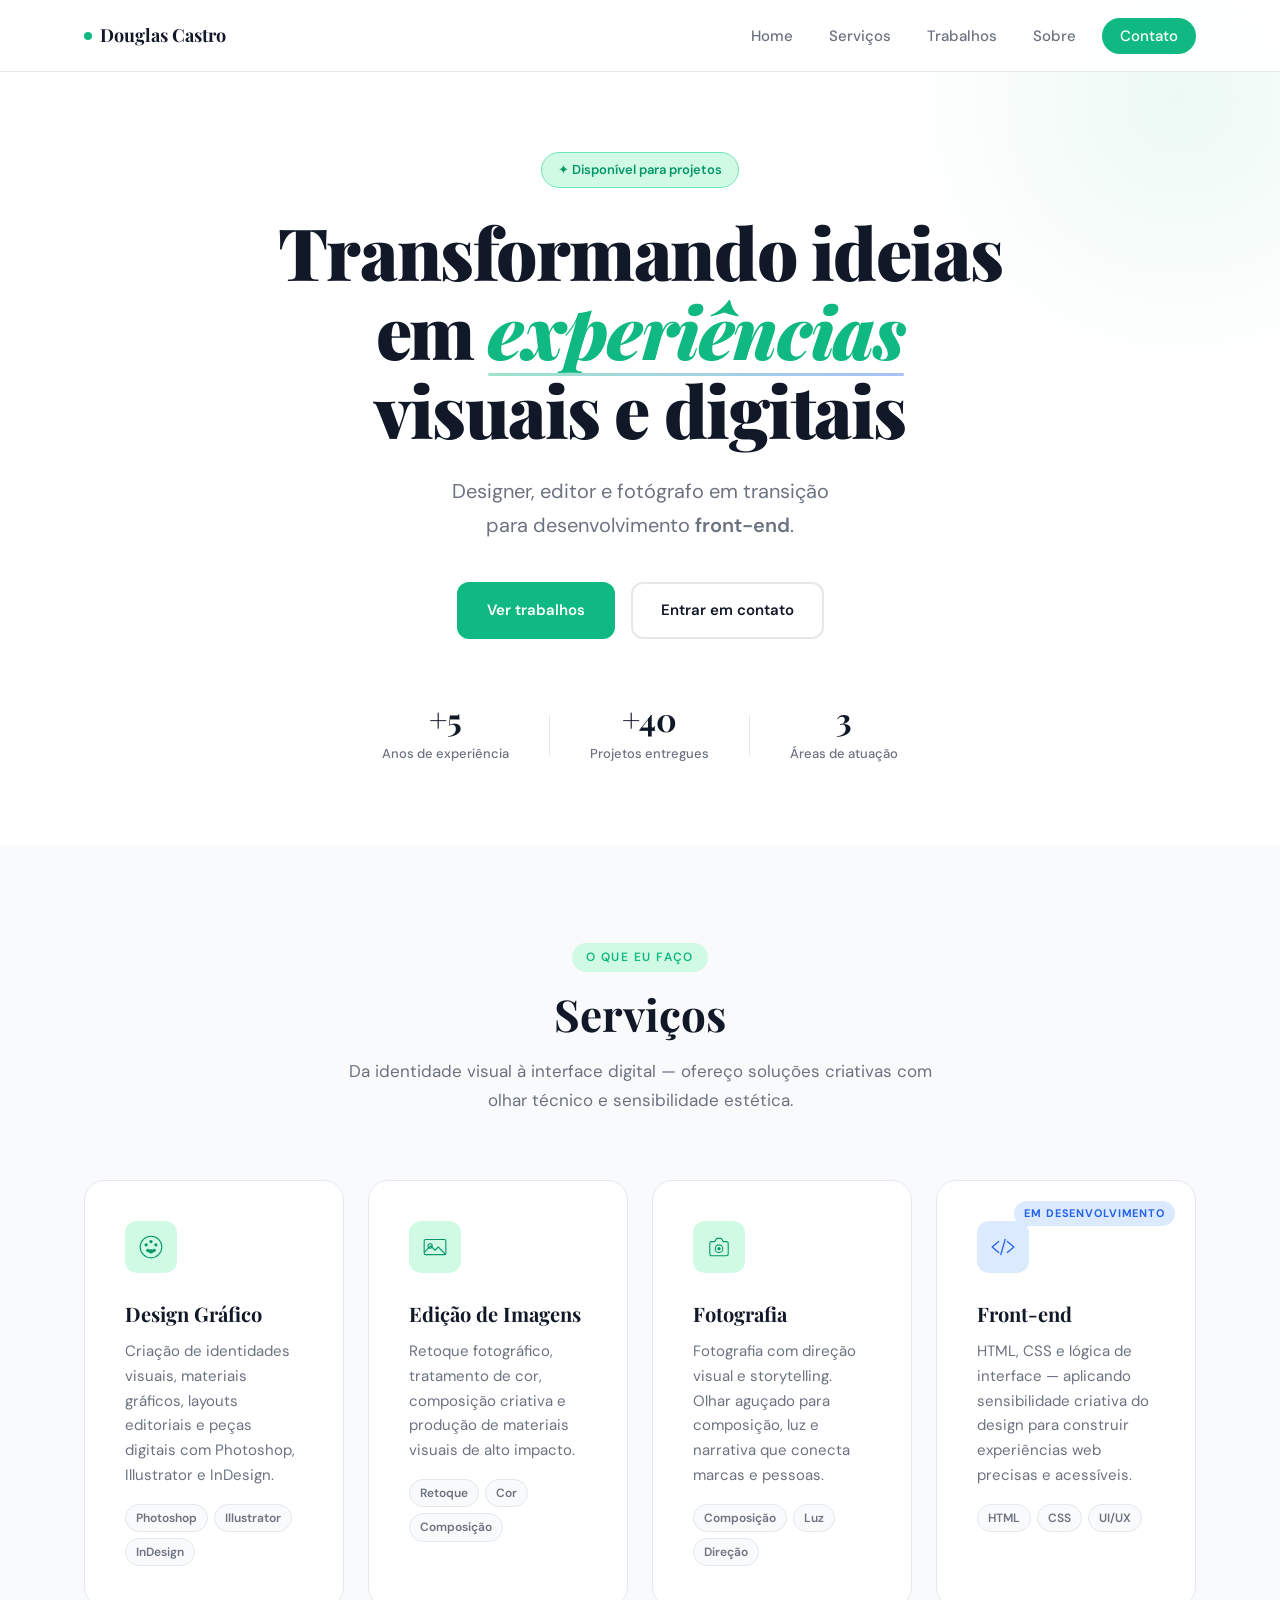
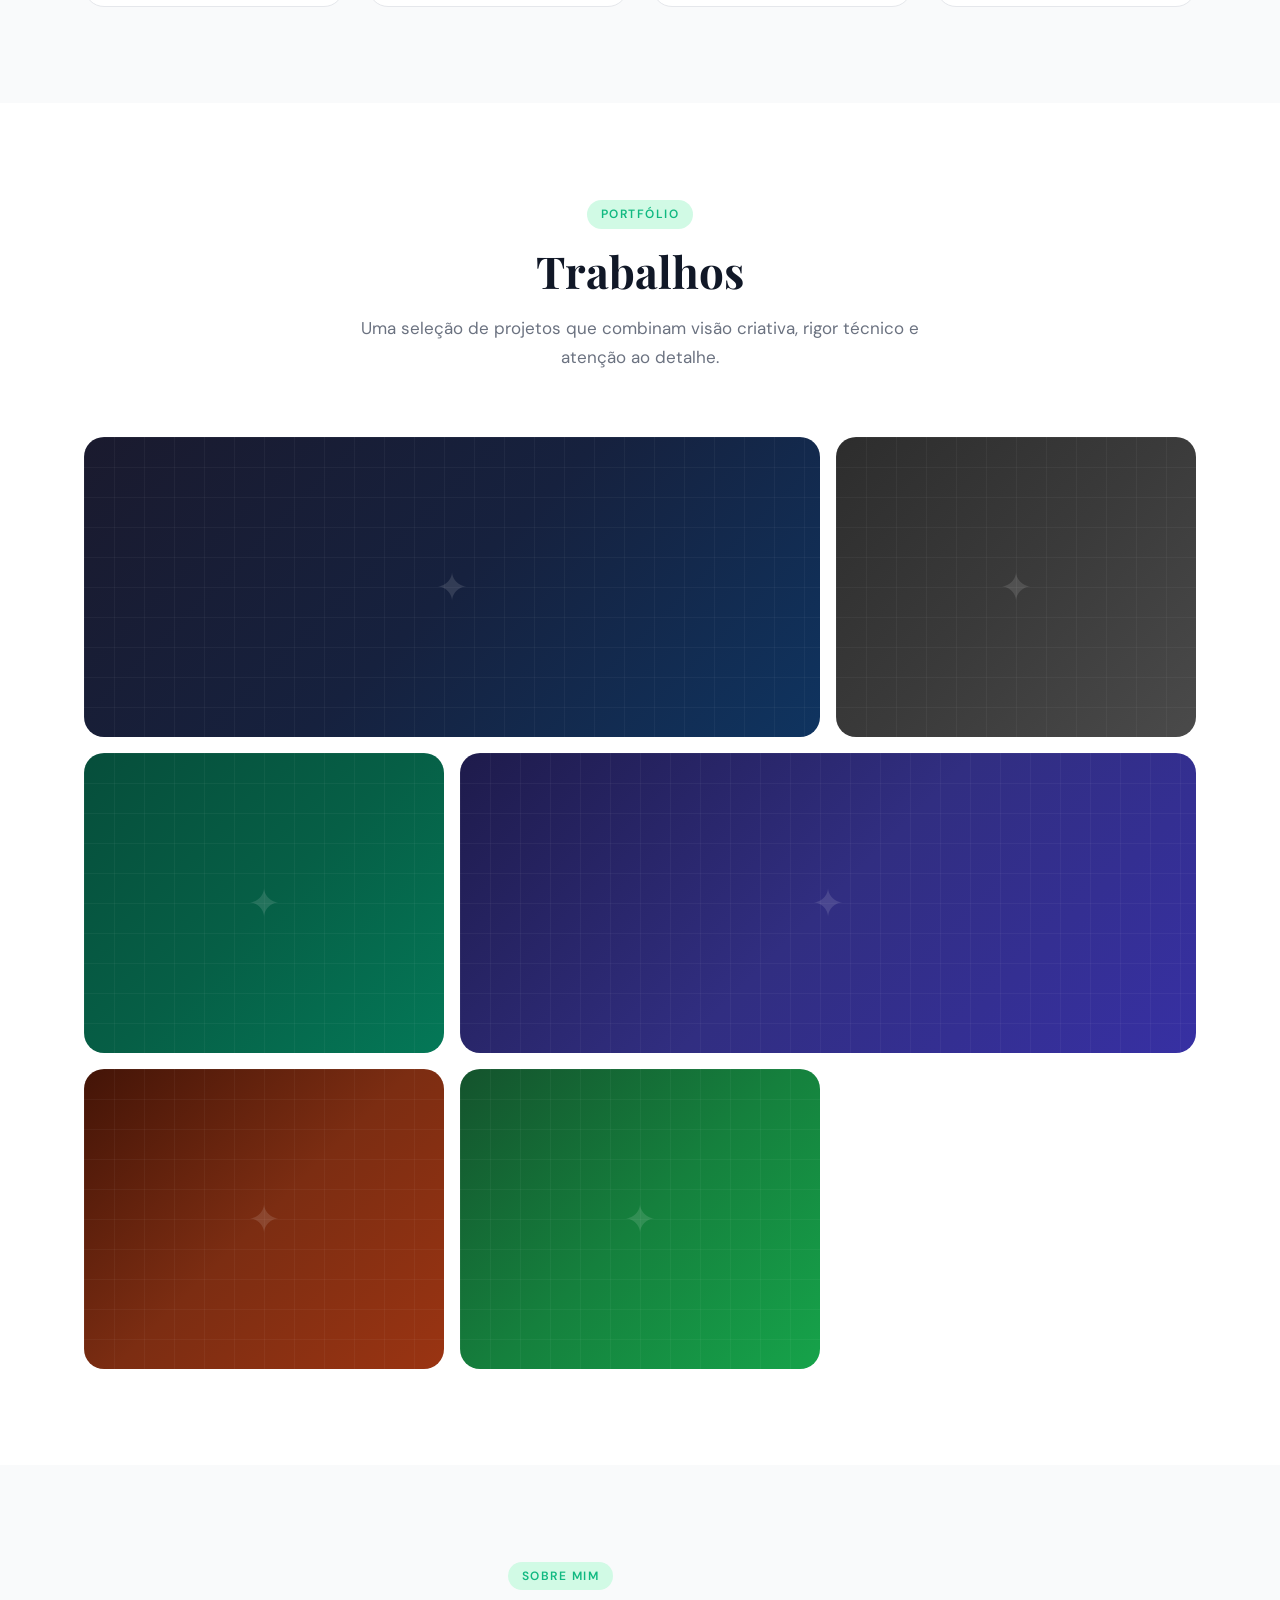
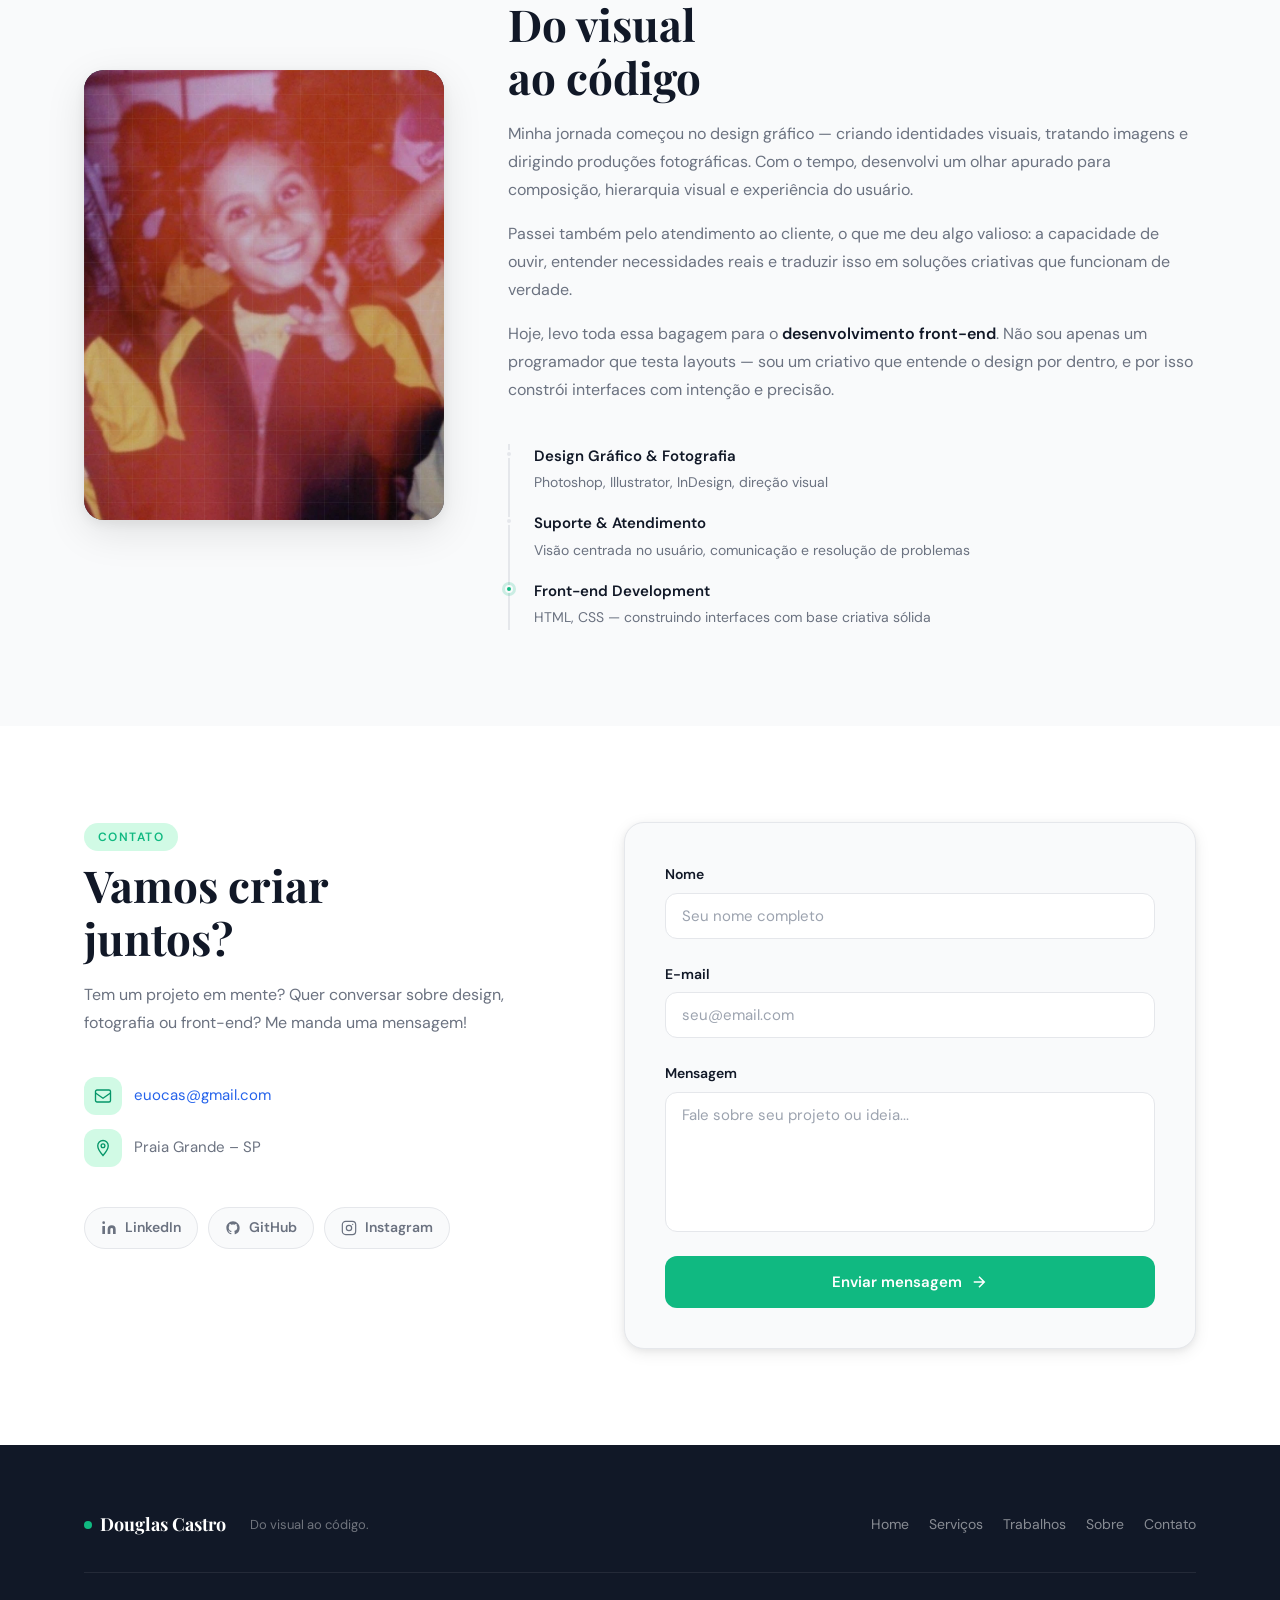
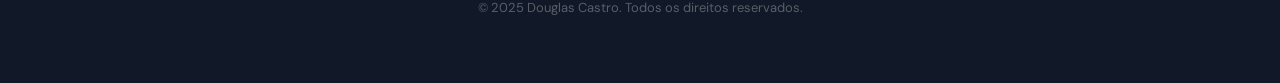
==== index.html @ 63930038 "firt commit" ====
<!doctype html>
<html lang="pt-BR">
  <head>
    <meta charset="UTF-8" />
    <meta name="viewport" content="width=device-width, initial-scale=1.0" />
    <title>Douglas Castro — Design & Front-end</title>
    <link rel="stylesheet" href="styles.css" />
    <!-- Google Fonts: Playfair Display (display) + DM Sans (corpo) -->
    <link rel="preconnect" href="https://fonts.googleapis.com" />
    <link rel="preconnect" href="https://fonts.gstatic.com" crossorigin />
    <link
      href="https://fonts.googleapis.com/css2?family=Playfair+Display:wght@400;700;900&family=DM+Sans:wght@300;400;500;600&display=swap"
      rel="stylesheet"
    />
  </head>
  <body>
    <!-- ===========================
       HEADER — navegação fixa
  ============================ -->
    <header class="header" id="home">
      <div class="container header__inner">
        <!-- Logo / Nome -->
        <a href="#home" class="header__logo">
          <span class="logo-dot"></span>Douglas Castro
        </a>

        <!-- Checkbox hack para menu mobile -->
        <input type="checkbox" id="nav-toggle" class="nav-toggle" />
        <label for="nav-toggle" class="nav-burger" aria-label="Menu">
          <span></span><span></span><span></span>
        </label>

        <!-- Navegação principal -->
        <nav class="nav" aria-label="Navegação principal">
          <ul class="nav__list">
            <li><a href="#home" class="nav__link">Home</a></li>
            <li><a href="#servicos" class="nav__link">Serviços</a></li>
            <li><a href="#trabalhos" class="nav__link">Trabalhos</a></li>
            <li><a href="#sobre" class="nav__link">Sobre</a></li>
            <li>
              <a href="#contato" class="nav__link nav__link--cta">Contato</a>
            </li>
          </ul>
        </nav>
      </div>
    </header>

    <!-- ===========================
       HERO — seção principal
  ============================ -->
    <section class="hero" aria-label="Apresentação">
      <div class="container hero__inner">
        <!-- Badge flutuante -->
        <span class="hero__badge">✦ Disponível para projetos</span>

        <h1 class="hero__title">
          Transformando ideias<br />
          em <em>experiências</em><br />
          visuais e digitais
        </h1>

        <p class="hero__subtitle">
          Designer, editor e fotógrafo em transição<br class="break-md" />
          para desenvolvimento <strong>front-end</strong>.
        </p>

        <div class="hero__actions">
          <a href="#trabalhos" class="btn btn--primary">Ver trabalhos</a>
          <a href="#contato" class="btn btn--ghost">Entrar em contato</a>
        </div>

        <!-- Linha decorativa + estatísticas rápidas -->
        <div class="hero__stats">
          <div class="stat">
            <span class="stat__number">+5</span>
            <span class="stat__label">Anos de experiência</span>
          </div>
          <div class="stat__divider"></div>
          <div class="stat">
            <span class="stat__number">+40</span>
            <span class="stat__label">Projetos entregues</span>
          </div>
          <div class="stat__divider"></div>
          <div class="stat">
            <span class="stat__number">3</span>
            <span class="stat__label">Áreas de atuação</span>
          </div>
        </div>
      </div>

      <!-- Elemento decorativo de fundo -->
      <div class="hero__bg-circle" aria-hidden="true"></div>
      <div class="hero__bg-dot-grid" aria-hidden="true"></div>
    </section>

    <!-- ===========================
       SERVIÇOS
  ============================ -->
    <section
      class="section services"
      id="servicos"
      aria-labelledby="services-title"
    >
      <div class="container">
        <header class="section__header">
          <span class="section__tag">O que eu faço</span>
          <h2 class="section__title" id="services-title">Serviços</h2>
          <p class="section__subtitle">
            Da identidade visual à interface digital — ofereço soluções
            criativas com olhar técnico e sensibilidade estética.
          </p>
        </header>

        <div class="services__grid">
          <!-- Card 1 -->
          <article class="card card--service">
            <div class="card__icon">
              <!-- SVG: paleta -->
              <svg
                viewBox="0 0 48 48"
                fill="none"
                xmlns="http://www.w3.org/2000/svg"
                aria-hidden="true"
              >
                <circle
                  cx="24"
                  cy="24"
                  r="20"
                  stroke="currentColor"
                  stroke-width="2"
                />
                <circle cx="15" cy="20" r="3" fill="currentColor" />
                <circle cx="24" cy="14" r="3" fill="currentColor" />
                <circle cx="33" cy="20" r="3" fill="currentColor" />
                <circle cx="30" cy="30" r="3" fill="currentColor" />
                <circle cx="18" cy="30" r="3" fill="currentColor" />
                <path
                  d="M24 36c3 0 5-1.5 5-4s-2-4-5-4-5 1.5-5 4 2 4 5 4z"
                  fill="currentColor"
                />
              </svg>
            </div>
            <h3 class="card__title">Design Gráfico</h3>
            <p class="card__desc">
              Criação de identidades visuais, materiais gráficos, layouts
              editoriais e peças digitais com Photoshop, Illustrator e InDesign.
            </p>
            <ul class="card__tags">
              <li>Photoshop</li>
              <li>Illustrator</li>
              <li>InDesign</li>
            </ul>
          </article>

          <!-- Card 2 -->
          <article class="card card--service">
            <div class="card__icon">
              <!-- SVG: imagem -->
              <svg
                viewBox="0 0 48 48"
                fill="none"
                xmlns="http://www.w3.org/2000/svg"
                aria-hidden="true"
              >
                <rect
                  x="4"
                  y="10"
                  width="40"
                  height="28"
                  rx="3"
                  stroke="currentColor"
                  stroke-width="2"
                />
                <circle
                  cx="15"
                  cy="22"
                  r="4"
                  stroke="currentColor"
                  stroke-width="2"
                />
                <path
                  d="M4 34l12-12 8 8 6-6 14 14"
                  stroke="currentColor"
                  stroke-width="2"
                  stroke-linejoin="round"
                />
              </svg>
            </div>
            <h3 class="card__title">Edição de Imagens</h3>
            <p class="card__desc">
              Retoque fotográfico, tratamento de cor, composição criativa e
              produção de materiais visuais de alto impacto.
            </p>
            <ul class="card__tags">
              <li>Retoque</li>
              <li>Cor</li>
              <li>Composição</li>
            </ul>
          </article>

          <!-- Card 3 -->
          <article class="card card--service">
            <div class="card__icon">
              <!-- SVG: câmera -->
              <svg
                viewBox="0 0 48 48"
                fill="none"
                xmlns="http://www.w3.org/2000/svg"
                aria-hidden="true"
              >
                <path
                  d="M16 14l4-6h8l4 6h6a3 3 0 013 3v20a3 3 0 01-3 3H10a3 3 0 01-3-3V17a3 3 0 013-3h6z"
                  stroke="currentColor"
                  stroke-width="2"
                  stroke-linejoin="round"
                />
                <circle
                  cx="24"
                  cy="27"
                  r="7"
                  stroke="currentColor"
                  stroke-width="2"
                />
                <circle cx="24" cy="27" r="3" fill="currentColor" />
              </svg>
            </div>
            <h3 class="card__title">Fotografia</h3>
            <p class="card__desc">
              Fotografia com direção visual e storytelling. Olhar aguçado para
              composição, luz e narrativa que conecta marcas e pessoas.
            </p>
            <ul class="card__tags">
              <li>Composição</li>
              <li>Luz</li>
              <li>Direção</li>
            </ul>
          </article>

          <!-- Card 4 -->
          <article class="card card--service card--new">
            <div class="card__badge">Em desenvolvimento</div>
            <div class="card__icon">
              <!-- SVG: código -->
              <svg
                viewBox="0 0 48 48"
                fill="none"
                xmlns="http://www.w3.org/2000/svg"
                aria-hidden="true"
              >
                <polyline
                  points="16,14 4,24 16,34"
                  stroke="currentColor"
                  stroke-width="2.5"
                  stroke-linecap="round"
                  stroke-linejoin="round"
                />
                <polyline
                  points="32,14 44,24 32,34"
                  stroke="currentColor"
                  stroke-width="2.5"
                  stroke-linecap="round"
                  stroke-linejoin="round"
                />
                <line
                  x1="28"
                  y1="10"
                  x2="20"
                  y2="38"
                  stroke="currentColor"
                  stroke-width="2.5"
                  stroke-linecap="round"
                />
              </svg>
            </div>
            <h3 class="card__title">Front-end</h3>
            <p class="card__desc">
              HTML, CSS e lógica de interface — aplicando sensibilidade criativa
              do design para construir experiências web precisas e acessíveis.
            </p>
            <ul class="card__tags">
              <li>HTML</li>
              <li>CSS</li>
              <li>UI/UX</li>
            </ul>
          </article>
        </div>
      </div>
    </section>

    <!-- ===========================
       TRABALHOS — portfólio
  ============================ -->
    <section
      class="section portfolio"
      id="trabalhos"
      aria-labelledby="portfolio-title"
    >
      <div class="container">
        <header class="section__header">
          <span class="section__tag">Portfólio</span>
          <h2 class="section__title" id="portfolio-title">Trabalhos</h2>
          <p class="section__subtitle">
            Uma seleção de projetos que combinam visão criativa, rigor técnico e
            atenção ao detalhe.
          </p>
        </header>

        <div class="portfolio__grid">
          <!-- Projeto 1 -->
          <a
            href="projeto-identidade-brand-x.html"
            class="portfolio-item"
            aria-label="Ver projeto: Identidade Visual Brand X"
          >
            <div class="portfolio-item__img portfolio-item__img--1">
              <div class="portfolio-item__overlay">
                <span class="portfolio-item__cat">Design</span>
                <h3 class="portfolio-item__name">Identidade Visual Brand X</h3>
                <p class="portfolio-item__desc">
                  Criação completa de marca — logo, paleta, tipografia e manual.
                </p>
              </div>
            </div>
          </a>

          <!-- Projeto 2 -->
          <a
            href="projeto-ensaio-urbano.html"
            class="portfolio-item"
            aria-label="Ver projeto: Ensaio Urbano"
          >
            <div class="portfolio-item__img portfolio-item__img--2">
              <div class="portfolio-item__overlay">
                <span class="portfolio-item__cat">Foto</span>
                <h3 class="portfolio-item__name">Ensaio Urbano</h3>
                <p class="portfolio-item__desc">
                  Série fotográfica explorando arquitetura e luz natural da
                  cidade.
                </p>
              </div>
            </div>
          </a>

          <!-- Projeto 3 -->
          <a
            href="projeto-campanha-digital.html"
            class="portfolio-item"
            aria-label="Ver projeto: Campanha Digital"
          >
            <div class="portfolio-item__img portfolio-item__img--3">
              <div class="portfolio-item__overlay">
                <span class="portfolio-item__cat">Digital</span>
                <h3 class="portfolio-item__name">Campanha Digital</h3>
                <p class="portfolio-item__desc">
                  Peças para redes sociais, banners e materiais de e-mail
                  marketing.
                </p>
              </div>
            </div>
          </a>

          <!-- Projeto 4 -->
          <a
            href="projeto-editorial-magazine.html"
            class="portfolio-item"
            aria-label="Ver projeto: Editorial Magazine"
          >
            <div class="portfolio-item__img portfolio-item__img--4">
              <div class="portfolio-item__overlay">
                <span class="portfolio-item__cat">Design</span>
                <h3 class="portfolio-item__name">Editorial Magazine</h3>
                <p class="portfolio-item__desc">
                  Diagramação completa de revista com grid editorial refinado.
                </p>
              </div>
            </div>
          </a>

          <!-- Projeto 5 -->
          <a
            href="projeto-retratos-luz.html"
            class="portfolio-item"
            aria-label="Ver projeto: Retratos & Luz"
          >
            <div class="portfolio-item__img portfolio-item__img--5">
              <div class="portfolio-item__overlay">
                <span class="portfolio-item__cat">Foto</span>
                <h3 class="portfolio-item__name">Retratos & Luz</h3>
                <p class="portfolio-item__desc">
                  Direção fotográfica de retratos com iluminação dramática e
                  composição.
                </p>
              </div>
            </div>
          </a>

          <!-- Projeto 6 -->
          <a
            href="projeto-landing-page.html"
            class="portfolio-item"
            aria-label="Ver projeto: Landing Page Conceito"
          >
            <div class="portfolio-item__img portfolio-item__img--6">
              <div class="portfolio-item__overlay">
                <span class="portfolio-item__cat">Front-end</span>
                <h3 class="portfolio-item__name">Landing Page Conceito</h3>
                <p class="portfolio-item__desc">
                  Primeiro projeto front-end — HTML, CSS e layout responsivo.
                </p>
              </div>
            </div>
          </a>
        </div>
      </div>
    </section>

    <!-- ===========================
       SOBRE
  ============================ -->
    <section class="section about" id="sobre" aria-labelledby="about-title">
      <div class="container about__inner">
        <!-- Visual lateral -->
        <div class="about__visual" aria-hidden="true">
          <div class="about__photo-frame">
            <img
              src="./img/kidcas.jpg"
              alt="Foto de Douglas Castro"
              class="about__photo"
            />
          </div>
          <div class="about__accent-line"></div>
        </div>

        <!-- Conteúdo textual -->
        <div class="about__content">
          <span class="section__tag">Sobre mim</span>
          <h2 class="section__title" id="about-title">
            Do visual<br />ao código
          </h2>

          <p class="about__text">
            Minha jornada começou no design gráfico — criando identidades
            visuais, tratando imagens e dirigindo produções fotográficas. Com o
            tempo, desenvolvi um olhar apurado para composição, hierarquia
            visual e experiência do usuário.
          </p>
          <p class="about__text">
            Passei também pelo atendimento ao cliente, o que me deu algo
            valioso: a capacidade de ouvir, entender necessidades reais e
            traduzir isso em soluções criativas que funcionam de verdade.
          </p>
          <p class="about__text">
            Hoje, levo toda essa bagagem para o
            <strong>desenvolvimento front-end</strong>. Não sou apenas um
            programador que testa layouts — sou um criativo que entende o design
            por dentro, e por isso constrói interfaces com intenção e precisão.
          </p>

          <!-- Linha do tempo simplificada -->
          <div class="timeline">
            <div class="timeline__item">
              <span class="timeline__dot"></span>
              <div>
                <strong>Design Gráfico & Fotografia</strong>
                <p>Photoshop, Illustrator, InDesign, direção visual</p>
              </div>
            </div>
            <div class="timeline__item">
              <span class="timeline__dot"></span>
              <div>
                <strong>Suporte & Atendimento</strong>
                <p>
                  Visão centrada no usuário, comunicação e resolução de
                  problemas
                </p>
              </div>
            </div>
            <div class="timeline__item timeline__item--active">
              <span class="timeline__dot timeline__dot--active"></span>
              <div>
                <strong>Front-end Development</strong>
                <p>
                  HTML, CSS — construindo interfaces com base criativa sólida
                </p>
              </div>
            </div>
          </div>
        </div>
      </div>
    </section>

    <!-- ===========================
       CONTATO
  ============================ -->
    <section
      class="section contact"
      id="contato"
      aria-labelledby="contact-title"
    >
      <div class="container contact__inner">
        <!-- Info lateral -->
        <div class="contact__info">
          <span class="section__tag">Contato</span>
          <h2 class="section__title" id="contact-title">
            Vamos criar<br />juntos?
          </h2>
          <p class="contact__text">
            Tem um projeto em mente? Quer conversar sobre design, fotografia ou
            front-end? Me manda uma mensagem!
          </p>

          <ul class="contact__details">
            <li class="contact__detail">
              <span class="contact__detail-icon" aria-hidden="true">
                <!-- email icon -->
                <svg
                  viewBox="0 0 24 24"
                  fill="none"
                  xmlns="http://www.w3.org/2000/svg"
                >
                  <rect
                    x="2"
                    y="4"
                    width="20"
                    height="16"
                    rx="2"
                    stroke="currentColor"
                    stroke-width="1.8"
                  />
                  <path
                    d="M2 8l10 7 10-7"
                    stroke="currentColor"
                    stroke-width="1.8"
                    stroke-linejoin="round"
                  />
                </svg>
              </span>
              <a href="mailto:euocas@gmail.com" class="contact__link"
                >euocas@gmail.com</a
              >
            </li>
            <li class="contact__detail">
              <span class="contact__detail-icon" aria-hidden="true">
                <!-- location icon -->
                <svg
                  viewBox="0 0 24 24"
                  fill="none"
                  xmlns="http://www.w3.org/2000/svg"
                >
                  <path
                    d="M12 2C8.13 2 5 5.13 5 9c0 5.25 7 13 7 13s7-7.75 7-13c0-3.87-3.13-7-7-7z"
                    stroke="currentColor"
                    stroke-width="1.8"
                  />
                  <circle
                    cx="12"
                    cy="9"
                    r="2.5"
                    stroke="currentColor"
                    stroke-width="1.8"
                  />
                </svg>
              </span>
              <span>Praia Grande – SP</span>
            </li>
          </ul>

          <!-- Redes sociais -->
          <div class="contact__socials">
            <a href="#" class="social-link" aria-label="LinkedIn">
              <svg
                viewBox="0 0 24 24"
                fill="currentColor"
                xmlns="http://www.w3.org/2000/svg"
                aria-hidden="true"
              >
                <path
                  d="M16 8a6 6 0 016 6v7h-4v-7a2 2 0 00-2-2 2 2 0 00-2 2v7h-4v-7a6 6 0 016-6zM2 9h4v12H2z"
                />
                <circle cx="4" cy="4" r="2" />
              </svg>
              LinkedIn
            </a>
            <a href="#" class="social-link" aria-label="GitHub">
              <svg
                viewBox="0 0 24 24"
                fill="currentColor"
                xmlns="http://www.w3.org/2000/svg"
                aria-hidden="true"
              >
                <path
                  d="M12 2C6.48 2 2 6.48 2 12c0 4.42 2.87 8.17 6.84 9.49.5.09.66-.22.66-.48v-1.69c-2.78.6-3.37-1.34-3.37-1.34-.45-1.16-1.11-1.47-1.11-1.47-.91-.62.07-.61.07-.61 1 .07 1.53 1.03 1.53 1.03.89 1.52 2.34 1.08 2.91.83.09-.65.35-1.08.63-1.33-2.22-.25-4.56-1.11-4.56-4.95 0-1.09.39-1.98 1.03-2.68-.1-.26-.45-1.27.1-2.64 0 0 .84-.27 2.75 1.02A9.56 9.56 0 0112 6.8c.85 0 1.71.11 2.51.33 1.91-1.29 2.75-1.02 2.75-1.02.55 1.37.2 2.38.1 2.64.64.7 1.03 1.59 1.03 2.68 0 3.85-2.34 4.7-4.57 4.95.36.31.68.92.68 1.85v2.74c0 .27.16.58.67.48A10.01 10.01 0 0022 12c0-5.52-4.48-10-10-10z"
                />
              </svg>
              GitHub
            </a>
            <a href="#" class="social-link" aria-label="Instagram">
              <svg
                viewBox="0 0 24 24"
                fill="none"
                stroke="currentColor"
                stroke-width="1.8"
                xmlns="http://www.w3.org/2000/svg"
                aria-hidden="true"
              >
                <rect x="2" y="2" width="20" height="20" rx="5" />
                <circle cx="12" cy="12" r="4" />
                <circle
                  cx="17.5"
                  cy="6.5"
                  r="1"
                  fill="currentColor"
                  stroke="none"
                />
              </svg>
              Instagram
            </a>
          </div>
        </div>

        <!-- Formulário -->
        <div class="contact__form-wrap">
          <form
            class="contact-form"
            action="#"
            method="post"
            aria-label="Formulário de contato"
          >
            <div class="form-group">
              <label for="nome" class="form-label">Nome</label>
              <input
                type="text"
                id="nome"
                name="nome"
                class="form-input"
                placeholder="Seu nome completo"
                required
              />
            </div>

            <div class="form-group">
              <label for="email" class="form-label">E-mail</label>
              <input
                type="email"
                id="email"
                name="email"
                class="form-input"
                placeholder="seu@email.com"
                required
              />
            </div>

            <div class="form-group">
              <label for="mensagem" class="form-label">Mensagem</label>
              <textarea
                id="mensagem"
                name="mensagem"
                class="form-textarea"
                placeholder="Fale sobre seu projeto ou ideia..."
                rows="5"
                required
              ></textarea>
            </div>

            <button type="submit" class="btn btn--primary btn--full">
              Enviar mensagem
              <svg
                viewBox="0 0 24 24"
                fill="none"
                stroke="currentColor"
                stroke-width="2"
                aria-hidden="true"
              >
                <path d="M5 12h14M12 5l7 7-7 7" />
              </svg>
            </button>
          </form>
        </div>
      </div>
    </section>

    <!-- ===========================
       FOOTER
  ============================ -->
    <footer class="footer">
      <div class="container footer__inner">
        <div class="footer__brand">
          <span class="logo-dot"></span>Douglas Castro
          <p class="footer__tagline">Do visual ao código.</p>
        </div>

        <nav class="footer__nav" aria-label="Rodapé">
          <a href="#home">Home</a>
          <a href="#servicos">Serviços</a>
          <a href="#trabalhos">Trabalhos</a>
          <a href="#sobre">Sobre</a>
          <a href="#contato">Contato</a>
        </nav>

        <p class="footer__copy">
          © 2025 Douglas Castro. Todos os direitos reservados.
        </p>
      </div>
    </footer>
  </body>
</html>
---- styles.css ----
/* ============================================================
   DOUGLAS CASTRO — PORTFÓLIO
   styles.css  |  Minimalista, moderno, criativo
   ============================================================ */


/* ============================================================
   1. VARIÁVEIS & RESET
   ============================================================ */

:root {
  /* Cores */
  --clr-white:    #FFFFFF;
  --clr-bg:       #F9FAFB;
  --clr-surface:  #FFFFFF;
  --clr-border:   #E5E7EB;
  --clr-text:     #374151;
  --clr-muted:    #6B7280;
  --clr-heading:  #111827;

  --clr-green:    #10B981;
  --clr-green-lt: #D1FAE5;
  --clr-green-dk: #059669;

  --clr-blue:     #2563EB;
  --clr-blue-lt:  #DBEAFE;
  --clr-blue-dk:  #1D4ED8;

  /* Tipografia */
  --font-display: 'Playfair Display', Georgia, serif;
  --font-body:    'DM Sans', system-ui, sans-serif;

  /* Espaçamentos */
  --space-xs:  0.5rem;
  --space-sm:  1rem;
  --space-md:  1.5rem;
  --space-lg:  2.5rem;
  --space-xl:  4rem;
  --space-2xl: 6rem;

  /* Bordas */
  --radius-sm: 6px;
  --radius-md: 12px;
  --radius-lg: 20px;
  --radius-full: 9999px;

  /* Sombras */
  --shadow-sm: 0 1px 3px rgba(0,0,0,.07), 0 1px 2px rgba(0,0,0,.05);
  --shadow-md: 0 4px 16px rgba(0,0,0,.08), 0 2px 6px rgba(0,0,0,.05);
  --shadow-lg: 0 12px 40px rgba(0,0,0,.10), 0 4px 12px rgba(0,0,0,.06);

  /* Transições */
  --transition: 0.25s cubic-bezier(0.4, 0, 0.2, 1);
  --transition-slow: 0.4s cubic-bezier(0.4, 0, 0.2, 1);

  /* Header */
  --header-h: 72px;
}

/* Reset */
*, *::before, *::after {
  box-sizing: border-box;
  margin: 0;
  padding: 0;
}

html {
  scroll-behavior: smooth;
  font-size: 16px;
  -webkit-text-size-adjust: 100%;
}

body {
  font-family: var(--font-body);
  font-size: 1rem;
  line-height: 1.7;
  color: var(--clr-text);
  background-color: var(--clr-bg);
  overflow-x: hidden;
}

img, svg { display: block; max-width: 100%; }
a { color: inherit; text-decoration: none; }
ul, ol { list-style: none; }
button, input, textarea { font-family: inherit; }
strong { font-weight: 600; }


/* ============================================================
   2. UTILITÁRIOS GLOBAIS
   ============================================================ */

.container {
  width: 100%;
  max-width: 1160px;
  margin-inline: auto;
  padding-inline: 1.5rem;
}

.section {
  padding-block: var(--space-2xl);
}

/* Cabeçalho de seção reutilizável */
.section__header {
  text-align: center;
  max-width: 600px;
  margin-inline: auto;
  margin-bottom: var(--space-xl);
}

.section__tag {
  display: inline-block;
  font-size: 0.75rem;
  font-weight: 600;
  letter-spacing: 0.12em;
  text-transform: uppercase;
  color: var(--clr-green);
  background: var(--clr-green-lt);
  padding: 4px 14px;
  border-radius: var(--radius-full);
  margin-bottom: var(--space-sm);
}

.section__title {
  font-family: var(--font-display);
  font-size: clamp(2rem, 4vw, 2.75rem);
  font-weight: 700;
  color: var(--clr-heading);
  line-height: 1.2;
  margin-bottom: var(--space-sm);
}

.section__subtitle {
  color: var(--clr-muted);
  font-size: 1.0625rem;
  line-height: 1.75;
}


/* ============================================================
   3. BOTÕES
   ============================================================ */

.btn {
  display: inline-flex;
  align-items: center;
  gap: 8px;
  padding: 14px 28px;
  border-radius: var(--radius-md);
  font-size: 0.9375rem;
  font-weight: 600;
  cursor: pointer;
  border: 2px solid transparent;
  transition: transform var(--transition), box-shadow var(--transition),
              background var(--transition), color var(--transition),
              border-color var(--transition);
}

.btn:hover { transform: translateY(-2px); }
.btn:active { transform: translateY(0); }

.btn--primary {
  background: var(--clr-green);
  color: var(--clr-white);
}
.btn--primary:hover {
  background: var(--clr-green-dk);
  box-shadow: 0 6px 20px rgba(16,185,129,.35);
}

.btn--ghost {
  background: transparent;
  color: var(--clr-heading);
  border-color: var(--clr-border);
}
.btn--ghost:hover {
  border-color: var(--clr-heading);
  box-shadow: var(--shadow-sm);
}

.btn--full { width: 100%; justify-content: center; }

.btn svg {
  width: 18px;
  height: 18px;
  flex-shrink: 0;
}


/* ============================================================
   4. HEADER
   ============================================================ */

.header {
  position: fixed;
  top: 0;
  left: 0;
  right: 0;
  height: var(--header-h);
  background: rgba(255,255,255,.92);
  backdrop-filter: blur(12px);
  -webkit-backdrop-filter: blur(12px);
  border-bottom: 1px solid var(--clr-border);
  z-index: 1000;
}

.header__inner {
  display: flex;
  align-items: center;
  justify-content: space-between;
  height: 100%;
}

/* Logo */
.header__logo {
  display: flex;
  align-items: center;
  gap: 8px;
  font-family: var(--font-display);
  font-size: 1.125rem;
  font-weight: 700;
  color: var(--clr-heading);
  transition: color var(--transition);
}
.header__logo:hover { color: var(--clr-green); }

.logo-dot {
  width: 8px;
  height: 8px;
  border-radius: 50%;
  background: var(--clr-green);
  flex-shrink: 0;
}

/* Nav */
.nav__list {
  display: flex;
  align-items: center;
  gap: var(--space-sm);
}

.nav__link {
  font-size: 0.9375rem;
  font-weight: 500;
  color: var(--clr-muted);
  padding: 6px 10px;
  border-radius: var(--radius-sm);
  transition: color var(--transition), background var(--transition);
  position: relative;
}

.nav__link::after {
  content: '';
  position: absolute;
  bottom: 0;
  left: 10px;
  right: 10px;
  height: 2px;
  background: var(--clr-green);
  transform: scaleX(0);
  transition: transform var(--transition);
  border-radius: 1px;
}

.nav__link:hover { color: var(--clr-heading); }
.nav__link:hover::after { transform: scaleX(1); }

.nav__link--cta {
  background: var(--clr-green);
  color: var(--clr-white) !important;
  padding: 8px 18px;
  border-radius: var(--radius-full);
}
.nav__link--cta::after { display: none; }
.nav__link--cta:hover {
  background: var(--clr-green-dk);
  box-shadow: 0 4px 14px rgba(16,185,129,.3);
}

/* Menu mobile — checkbox hack */
.nav-toggle { display: none; }
.nav-burger  { display: none; }


/* ============================================================
   5. HERO
   ============================================================ */

.hero {
  padding-top: calc(var(--header-h) + 5rem);
  padding-bottom: 5rem;
  position: relative;
  overflow: hidden;
  background: var(--clr-white);
}

.hero__inner {
  position: relative;
  z-index: 2;
  text-align: center;
}

/* Badge */
.hero__badge {
  display: inline-flex;
  align-items: center;
  gap: 6px;
  font-size: 0.8125rem;
  font-weight: 600;
  color: var(--clr-green-dk);
  background: var(--clr-green-lt);
  border: 1px solid #6EE7B7;
  padding: 6px 16px;
  border-radius: var(--radius-full);
  margin-bottom: var(--space-md);
  animation: fadeInDown 0.6s ease both;
}

/* Headline */
.hero__title {
  font-family: var(--font-display);
  font-size: clamp(2.5rem, 6vw, 4.5rem);
  font-weight: 900;
  color: var(--clr-heading);
  line-height: 1.1;
  letter-spacing: -0.02em;
  margin-bottom: var(--space-md);
  animation: fadeInUp 0.7s ease 0.1s both;
}

.hero__title em {
  font-style: italic;
  color: var(--clr-green);
  position: relative;
}

/* Underline decorativo no em */
.hero__title em::after {
  content: '';
  position: absolute;
  bottom: 2px;
  left: 0;
  right: 0;
  height: 3px;
  background: linear-gradient(90deg, var(--clr-green), var(--clr-blue));
  border-radius: 2px;
  opacity: 0.4;
}

/* Subtítulo */
.hero__subtitle {
  font-size: clamp(1.0625rem, 2.5vw, 1.25rem);
  color: var(--clr-muted);
  max-width: 520px;
  margin-inline: auto;
  margin-bottom: var(--space-lg);
  animation: fadeInUp 0.7s ease 0.2s both;
}

/* Botões */
.hero__actions {
  display: flex;
  align-items: center;
  justify-content: center;
  flex-wrap: wrap;
  gap: var(--space-sm);
  margin-bottom: var(--space-xl);
  animation: fadeInUp 0.7s ease 0.3s both;
}

/* Stats */
.hero__stats {
  display: flex;
  align-items: center;
  justify-content: center;
  flex-wrap: wrap;
  gap: var(--space-lg);
  animation: fadeInUp 0.7s ease 0.4s both;
}

.stat {
  text-align: center;
}

.stat__number {
  display: block;
  font-family: var(--font-display);
  font-size: 2rem;
  font-weight: 700;
  color: var(--clr-heading);
  line-height: 1;
  margin-bottom: 4px;
}

.stat__label {
  font-size: 0.8125rem;
  color: var(--clr-muted);
  font-weight: 500;
}

.stat__divider {
  width: 1px;
  height: 40px;
  background: var(--clr-border);
}

/* Elementos de fundo */
.hero__bg-circle {
  position: absolute;
  top: -180px;
  right: -180px;
  width: 560px;
  height: 560px;
  border-radius: 50%;
  background: radial-gradient(circle, rgba(16,185,129,.08) 0%, transparent 70%);
  pointer-events: none;
  z-index: 1;
}

.hero__bg-dot-grid {
  position: absolute;
  bottom: 0;
  left: 0;
  right: 0;
  height: 200px;
  background-image: radial-gradient(circle, var(--clr-border) 1px, transparent 1px);
  background-size: 28px 28px;
  opacity: 0.6;
  pointer-events: none;
  z-index: 1;
  mask-image: linear-gradient(to top, rgba(0,0,0,0.15), transparent);
  -webkit-mask-image: linear-gradient(to top, rgba(0,0,0,0.15), transparent);
}

/* Utilitário break */
.break-md { display: none; }


/* ============================================================
   6. SERVIÇOS — cards
   ============================================================ */

.services {
  background: var(--clr-bg);
}

.services__grid {
  display: grid;
  grid-template-columns: repeat(auto-fit, minmax(240px, 1fr));
  gap: var(--space-md);
}

/* Card base */
.card--service {
  background: var(--clr-surface);
  border: 1px solid var(--clr-border);
  border-radius: var(--radius-lg);
  padding: var(--space-lg);
  position: relative;
  transition: transform var(--transition), box-shadow var(--transition),
              border-color var(--transition);
}

.card--service:hover {
  transform: translateY(-4px);
  box-shadow: var(--shadow-lg);
  border-color: var(--clr-green-lt);
}

.card__badge {
  position: absolute;
  top: 20px;
  right: 20px;
  font-size: 0.6875rem;
  font-weight: 700;
  text-transform: uppercase;
  letter-spacing: 0.08em;
  color: var(--clr-blue);
  background: var(--clr-blue-lt);
  padding: 3px 10px;
  border-radius: var(--radius-full);
}

.card__icon {
  width: 52px;
  height: 52px;
  background: var(--clr-green-lt);
  border-radius: var(--radius-md);
  display: flex;
  align-items: center;
  justify-content: center;
  margin-bottom: var(--space-md);
  color: var(--clr-green-dk);
  transition: background var(--transition), color var(--transition);
}

.card__icon svg {
  width: 26px;
  height: 26px;
}

.card--service:hover .card__icon {
  background: var(--clr-green);
  color: var(--clr-white);
}

.card--new .card__icon {
  background: var(--clr-blue-lt);
  color: var(--clr-blue);
}

.card--new:hover .card__icon {
  background: var(--clr-blue);
  color: var(--clr-white);
}

.card__title {
  font-family: var(--font-display);
  font-size: 1.25rem;
  font-weight: 700;
  color: var(--clr-heading);
  margin-bottom: var(--space-xs);
}

.card__desc {
  font-size: 0.9375rem;
  color: var(--clr-muted);
  line-height: 1.65;
  margin-bottom: var(--space-sm);
}

.card__tags {
  display: flex;
  flex-wrap: wrap;
  gap: 6px;
}

.card__tags li {
  font-size: 0.75rem;
  font-weight: 600;
  color: var(--clr-muted);
  background: var(--clr-bg);
  border: 1px solid var(--clr-border);
  padding: 3px 10px;
  border-radius: var(--radius-full);
  transition: color var(--transition), border-color var(--transition);
}

.card--service:hover .card__tags li {
  color: var(--clr-green-dk);
  border-color: var(--clr-green-lt);
}


/* ============================================================
   7. PORTFÓLIO — grid
   ============================================================ */

.portfolio {
  background: var(--clr-white);
}

.portfolio__grid {
  display: grid;
  grid-template-columns: repeat(3, 1fr);
  grid-template-rows: auto;
  gap: 16px;
}

/* Fazer primeiro e quarto item maiores */
.portfolio-item:nth-child(1) { grid-column: span 2; }
.portfolio-item:nth-child(4) { grid-column: span 2; }

.portfolio-item {
  border-radius: var(--radius-lg);
  overflow: hidden;
  cursor: pointer;
}

.portfolio-item__img {
  position: relative;
  height: 300px;
  overflow: hidden;
  background-size: cover;
  background-position: center;
  transition: transform var(--transition-slow);
}

/* Placeholders com gradientes distintos por categoria */
.portfolio-item__img--1 {
  background: linear-gradient(135deg, #1a1a2e 0%, #16213e 50%, #0f3460 100%);
}
.portfolio-item__img--2 {
  background: linear-gradient(135deg, #2d2d2d 0%, #3a3a3a 50%, #4a4a4a 100%);
}
.portfolio-item__img--3 {
  background: linear-gradient(135deg, #064e3b 0%, #065f46 50%, #047857 100%);
}
.portfolio-item__img--4 {
  background: linear-gradient(135deg, #1e1b4b 0%, #312e81 50%, #3730a3 100%);
}
.portfolio-item__img--5 {
  background: linear-gradient(135deg, #431407 0%, #7c2d12 50%, #9a3412 100%);
}
.portfolio-item__img--6 {
  background: linear-gradient(135deg, #14532d 0%, #15803d 50%, #16a34a 100%);
}

/* Adicionar textura sutil de grade nos placeholders */
.portfolio-item__img::before {
  content: '';
  position: absolute;
  inset: 0;
  background-image:
    linear-gradient(rgba(255,255,255,.04) 1px, transparent 1px),
    linear-gradient(90deg, rgba(255,255,255,.04) 1px, transparent 1px);
  background-size: 30px 30px;
  z-index: 1;
}

.portfolio-item:hover .portfolio-item__img {
  transform: scale(1.04);
}

/* Overlay no hover */
.portfolio-item__overlay {
  position: absolute;
  inset: 0;
  background: linear-gradient(
    to top,
    rgba(0,0,0,.85) 0%,
    rgba(0,0,0,.5) 50%,
    transparent 100%
  );
  display: flex;
  flex-direction: column;
  justify-content: flex-end;
  padding: var(--space-md);
  opacity: 0;
  transform: translateY(8px);
  transition: opacity var(--transition), transform var(--transition);
  z-index: 2;
}

.portfolio-item:hover .portfolio-item__overlay,
.portfolio-item:focus  .portfolio-item__overlay {
  opacity: 1;
  transform: translateY(0);
}

.portfolio-item__cat {
  font-size: 0.6875rem;
  font-weight: 700;
  letter-spacing: 0.1em;
  text-transform: uppercase;
  color: var(--clr-green);
  background: rgba(16,185,129,.15);
  border: 1px solid rgba(16,185,129,.3);
  padding: 3px 10px;
  border-radius: var(--radius-full);
  align-self: flex-start;
  margin-bottom: 8px;
}

.portfolio-item__name {
  font-family: var(--font-display);
  font-size: 1.125rem;
  font-weight: 700;
  color: var(--clr-white);
  margin-bottom: 4px;
}

.portfolio-item__desc {
  font-size: 0.875rem;
  color: rgba(255,255,255,.7);
  line-height: 1.5;
}

/* Placeholder decorativo visível sem hover */
.portfolio-item__img--1::after,
.portfolio-item__img--2::after,
.portfolio-item__img--3::after,
.portfolio-item__img--4::after,
.portfolio-item__img--5::after,
.portfolio-item__img--6::after {
  content: '✦';
  position: absolute;
  inset: 0;
  display: flex;
  align-items: center;
  justify-content: center;
  font-size: 2.5rem;
  color: rgba(255,255,255,.12);
  z-index: 1;
  transition: opacity var(--transition);
}

.portfolio-item:hover .portfolio-item__img--1::after,
.portfolio-item:hover .portfolio-item__img--2::after,
.portfolio-item:hover .portfolio-item__img--3::after,
.portfolio-item:hover .portfolio-item__img--4::after,
.portfolio-item:hover .portfolio-item__img--5::after,
.portfolio-item:hover .portfolio-item__img--6::after {
  opacity: 0;
}


/* ============================================================
   8. SOBRE
   ============================================================ */

.about {
  background: var(--clr-bg);
}

.about__inner {
  display: grid;
  grid-template-columns: 360px 1fr;
  gap: var(--space-xl);
  align-items: center;
}

/* Visual */
.about__visual {
  position: relative;
}

.about__photo-frame {
  width: 100%;
  aspect-ratio: 4 / 5;
  border-radius: var(--radius-lg);
  overflow: hidden;
  background: linear-gradient(135deg, #1f2937, #374151);
  display: flex;
  align-items: center;
  justify-content: center;
  position: relative;
  box-shadow: var(--shadow-lg);
}

/* Grid decorativo no frame */
.about__photo-frame::before {
  content: '';
  position: absolute;
  inset: 0;
  background-image:
    linear-gradient(rgba(255,255,255,.04) 1px, transparent 1px),
    linear-gradient(90deg, rgba(255,255,255,.04) 1px, transparent 1px);
  background-size: 24px 24px;
}

.about__photo-placeholder {
  font-family: var(--font-display);
  font-size: 3.5rem;
  font-weight: 900;
  color: rgba(255,255,255,.15);
  z-index: 1;
  position: relative;
}

.about__accent-line {
  position: absolute;
  bottom: -20px;
  left: -20px;
  width: 120px;
  height: 120px;
  border: 3px solid var(--clr-green);
  border-radius: var(--radius-md);
  z-index: -1;
  opacity: 0.4;
}

.about__photo {
  width: 100%;
  height: 100%;
  object-fit: cover; /* mantém proporção e preenche */
  border-radius: 8px; /* opcional */
}

/* Conteúdo */
.about__content .section__tag { margin-bottom: var(--space-xs); }

.about__text {
  color: var(--clr-muted);
  font-size: 1rem;
  line-height: 1.75;
  margin-bottom: var(--space-sm);
}

.about__text strong { color: var(--clr-heading); }

/* Timeline */
.timeline {
  margin-top: var(--space-lg);
  display: flex;
  flex-direction: column;
  gap: var(--space-sm);
  border-left: 2px solid var(--clr-border);
  padding-left: var(--space-md);
}

.timeline__item {
  display: flex;
  align-items: flex-start;
  gap: 12px;
  position: relative;
}

.timeline__dot {
  position: absolute;
  left: calc(-1 * var(--space-md) - 5px);
  top: 6px;
  width: 8px;
  height: 8px;
  border-radius: 50%;
  background: var(--clr-border);
  border: 2px solid var(--clr-bg);
  flex-shrink: 0;
}

.timeline__dot--active {
  background: var(--clr-green);
  box-shadow: 0 0 0 3px rgba(16,185,129,.2);
}

.timeline__item strong {
  display: block;
  font-size: 0.9375rem;
  color: var(--clr-heading);
  margin-bottom: 2px;
}

.timeline__item p {
  font-size: 0.875rem;
  color: var(--clr-muted);
}


/* ============================================================
   9. CONTATO
   ============================================================ */

.contact {
  background: var(--clr-white);
}

.contact__inner {
  display: grid;
  grid-template-columns: 1fr 1.2fr;
  gap: var(--space-xl);
  align-items: start;
}

.contact__info .section__tag { margin-bottom: var(--space-xs); }
.contact__info .section__title { margin-bottom: var(--space-sm); }

.contact__text {
  color: var(--clr-muted);
  font-size: 1rem;
  line-height: 1.75;
  margin-bottom: var(--space-lg);
}

/* Detalhes de contato */
.contact__details {
  display: flex;
  flex-direction: column;
  gap: 14px;
  margin-bottom: var(--space-lg);
}

.contact__detail {
  display: flex;
  align-items: center;
  gap: 12px;
  font-size: 0.9375rem;
  color: var(--clr-muted);
}

.contact__detail-icon {
  width: 38px;
  height: 38px;
  background: var(--clr-green-lt);
  border-radius: var(--radius-md);
  display: flex;
  align-items: center;
  justify-content: center;
  color: var(--clr-green-dk);
  flex-shrink: 0;
}

.contact__detail-icon svg {
  width: 18px;
  height: 18px;
}

.contact__link {
  color: var(--clr-blue);
  transition: color var(--transition);
}
.contact__link:hover { color: var(--clr-blue-dk); }

/* Redes sociais */
.contact__socials {
  display: flex;
  flex-wrap: wrap;
  gap: 10px;
}

.social-link {
  display: inline-flex;
  align-items: center;
  gap: 8px;
  font-size: 0.875rem;
  font-weight: 600;
  color: var(--clr-muted);
  background: var(--clr-bg);
  border: 1px solid var(--clr-border);
  padding: 8px 16px;
  border-radius: var(--radius-full);
  transition: color var(--transition), border-color var(--transition),
              box-shadow var(--transition), transform var(--transition);
}

.social-link svg {
  width: 16px;
  height: 16px;
}

.social-link:hover {
  color: var(--clr-heading);
  border-color: var(--clr-heading);
  transform: translateY(-2px);
  box-shadow: var(--shadow-sm);
}

/* Formulário */
.contact__form-wrap {
  background: var(--clr-bg);
  border: 1px solid var(--clr-border);
  border-radius: var(--radius-lg);
  padding: var(--space-lg);
  box-shadow: var(--shadow-md);
}

.contact-form {
  display: flex;
  flex-direction: column;
  gap: var(--space-md);
}

.form-group {
  display: flex;
  flex-direction: column;
  gap: 6px;
}

.form-label {
  font-size: 0.875rem;
  font-weight: 600;
  color: var(--clr-heading);
}

.form-input,
.form-textarea {
  padding: 12px 16px;
  background: var(--clr-white);
  border: 1.5px solid var(--clr-border);
  border-radius: var(--radius-md);
  font-size: 0.9375rem;
  color: var(--clr-text);
  outline: none;
  transition: border-color var(--transition), box-shadow var(--transition);
  resize: none;
}

.form-input::placeholder,
.form-textarea::placeholder {
  color: #9CA3AF;
}

.form-input:focus,
.form-textarea:focus {
  border-color: var(--clr-green);
  box-shadow: 0 0 0 3px rgba(16,185,129,.15);
}

.form-textarea { min-height: 140px; }


/* ============================================================
   10. FOOTER
   ============================================================ */

.footer {
  background: var(--clr-heading);
  color: rgba(255,255,255,.6);
  padding-block: var(--space-xl);
}

.footer__inner {
  display: flex;
  flex-wrap: wrap;
  align-items: center;
  justify-content: space-between;
  gap: var(--space-md);
}

/* Marca */
.footer__brand {
  display: flex;
  align-items: center;
  gap: 8px;
  font-family: var(--font-display);
  font-size: 1.125rem;
  font-weight: 700;
  color: var(--clr-white);
}

.footer__brand .logo-dot { background: var(--clr-green); }

.footer__tagline {
  font-family: var(--font-body);
  font-size: 0.8125rem;
  font-weight: 400;
  color: rgba(255,255,255,.4);
  margin-left: 16px;
}

/* Nav footer */
.footer__nav {
  display: flex;
  flex-wrap: wrap;
  gap: 6px 20px;
}

.footer__nav a {
  font-size: 0.875rem;
  color: rgba(255,255,255,.5);
  transition: color var(--transition);
}

.footer__nav a:hover { color: var(--clr-white); }

/* Copyright */
.footer__copy {
  width: 100%;
  text-align: center;
  font-size: 0.8125rem;
  color: rgba(255,255,255,.3);
  padding-top: var(--space-md);
  border-top: 1px solid rgba(255,255,255,.08);
  margin-top: var(--space-xs);
}


/* ============================================================
   11. ANIMAÇÕES
   ============================================================ */

@keyframes fadeInDown {
  from { opacity: 0; transform: translateY(-12px); }
  to   { opacity: 1; transform: translateY(0); }
}

@keyframes fadeInUp {
  from { opacity: 0; transform: translateY(16px); }
  to   { opacity: 1; transform: translateY(0); }
}


/* ============================================================
   12. RESPONSIVIDADE
   ============================================================ */

/* ---- Tablet (≤ 900px) ---------------------------------------- */
@media (max-width: 900px) {

  .portfolio__grid {
    grid-template-columns: repeat(2, 1fr);
  }

  .portfolio-item:nth-child(1),
  .portfolio-item:nth-child(4) {
    grid-column: span 1;
  }

  .about__inner {
    grid-template-columns: 1fr;
  }

  .about__visual {
    max-width: 340px;
    margin-inline: auto;
  }

  .contact__inner {
    grid-template-columns: 1fr;
  }

  .contact__info {
    text-align: center;
  }

  .contact__detail { justify-content: center; }
  .contact__socials { justify-content: center; }
}

/* ---- Mobile (≤ 640px) ---------------------------------------- */
@media (max-width: 640px) {

  :root {
    --space-xl:  3rem;
    --space-2xl: 4rem;
  }

  /* Nav mobile — hamburger */
  .nav-burger {
    display: flex;
    flex-direction: column;
    gap: 5px;
    cursor: pointer;
    padding: 8px;
    z-index: 1100;
  }

  .nav-burger span {
    display: block;
    width: 24px;
    height: 2px;
    background: var(--clr-heading);
    border-radius: 2px;
    transition: transform var(--transition), opacity var(--transition);
  }

  /* Estado aberto */
  .nav-toggle:checked ~ .nav-burger span:nth-child(1) {
    transform: translateY(7px) rotate(45deg);
  }
  .nav-toggle:checked ~ .nav-burger span:nth-child(2) {
    opacity: 0;
  }
  .nav-toggle:checked ~ .nav-burger span:nth-child(3) {
    transform: translateY(-7px) rotate(-45deg);
  }

  .nav {
    position: fixed;
    inset: 0;
    background: rgba(255,255,255,.97);
    backdrop-filter: blur(12px);
    display: flex;
    align-items: center;
    justify-content: center;
    z-index: 1050;
    opacity: 0;
    pointer-events: none;
    transition: opacity var(--transition);
  }

  .nav-toggle:checked ~ .nav {
    opacity: 1;
    pointer-events: auto;
  }

  .nav__list {
    flex-direction: column;
    gap: var(--space-md);
    text-align: center;
  }

  .nav__link {
    font-size: 1.5rem;
    font-family: var(--font-display);
    font-weight: 700;
    color: var(--clr-heading);
  }

  .nav__link--cta {
    padding: 12px 32px;
    font-size: 1rem;
  }

  /* Hero */
  .hero__actions {
    flex-direction: column;
    align-items: center;
  }

  .hero__actions .btn {
    width: 100%;
    max-width: 320px;
    justify-content: center;
  }

  .stat__divider { display: none; }
  .hero__stats   { gap: var(--space-md); }

  /* Portfólio */
  .portfolio__grid {
    grid-template-columns: 1fr;
  }

  .portfolio-item__img { height: 220px; }

  /* Footer */
  .footer__inner {
    flex-direction: column;
    text-align: center;
  }

  .footer__brand {
    flex-direction: column;
    gap: 4px;
  }

  .footer__brand .footer__tagline { margin-left: 0; }

  .footer__nav { justify-content: center; }
}

/* ---- Breakpoint md para o <br> no hero ---------------------- */
@media (min-width: 768px) {
  .break-md { display: inline; }
}
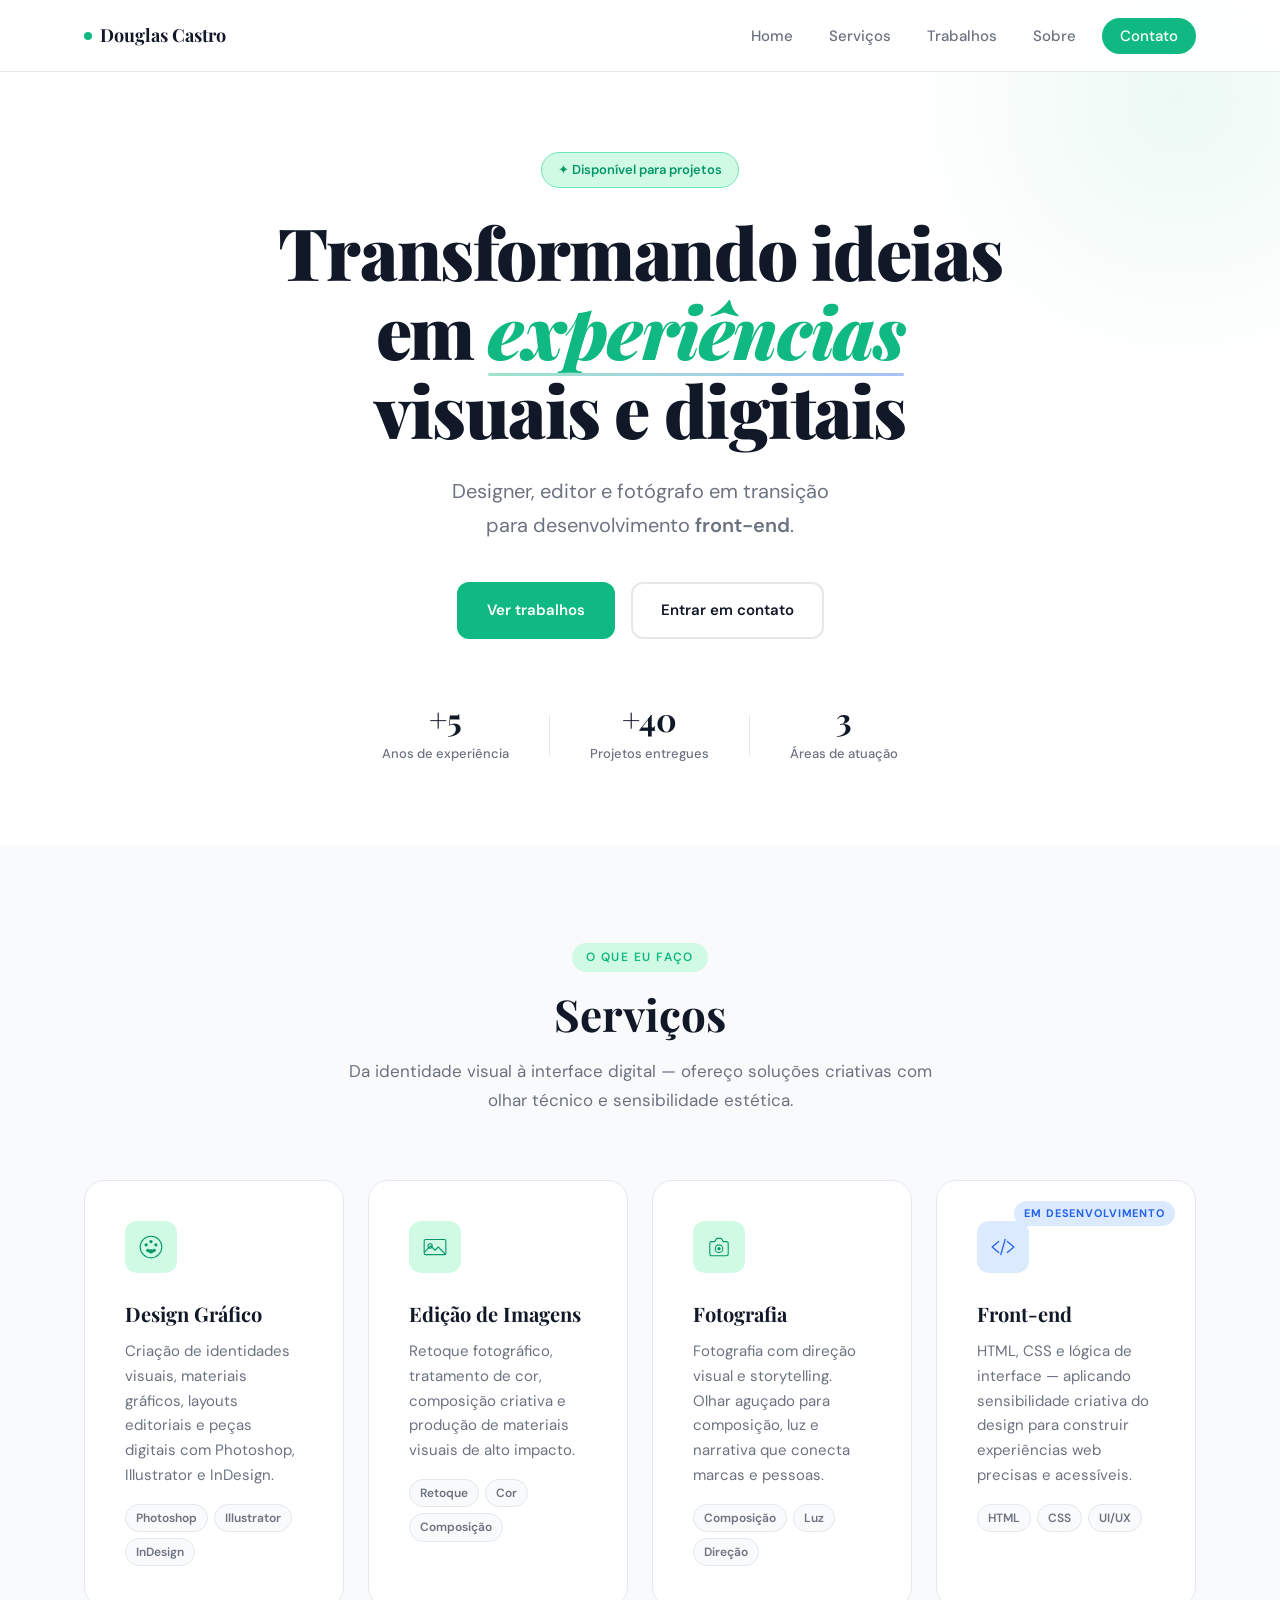
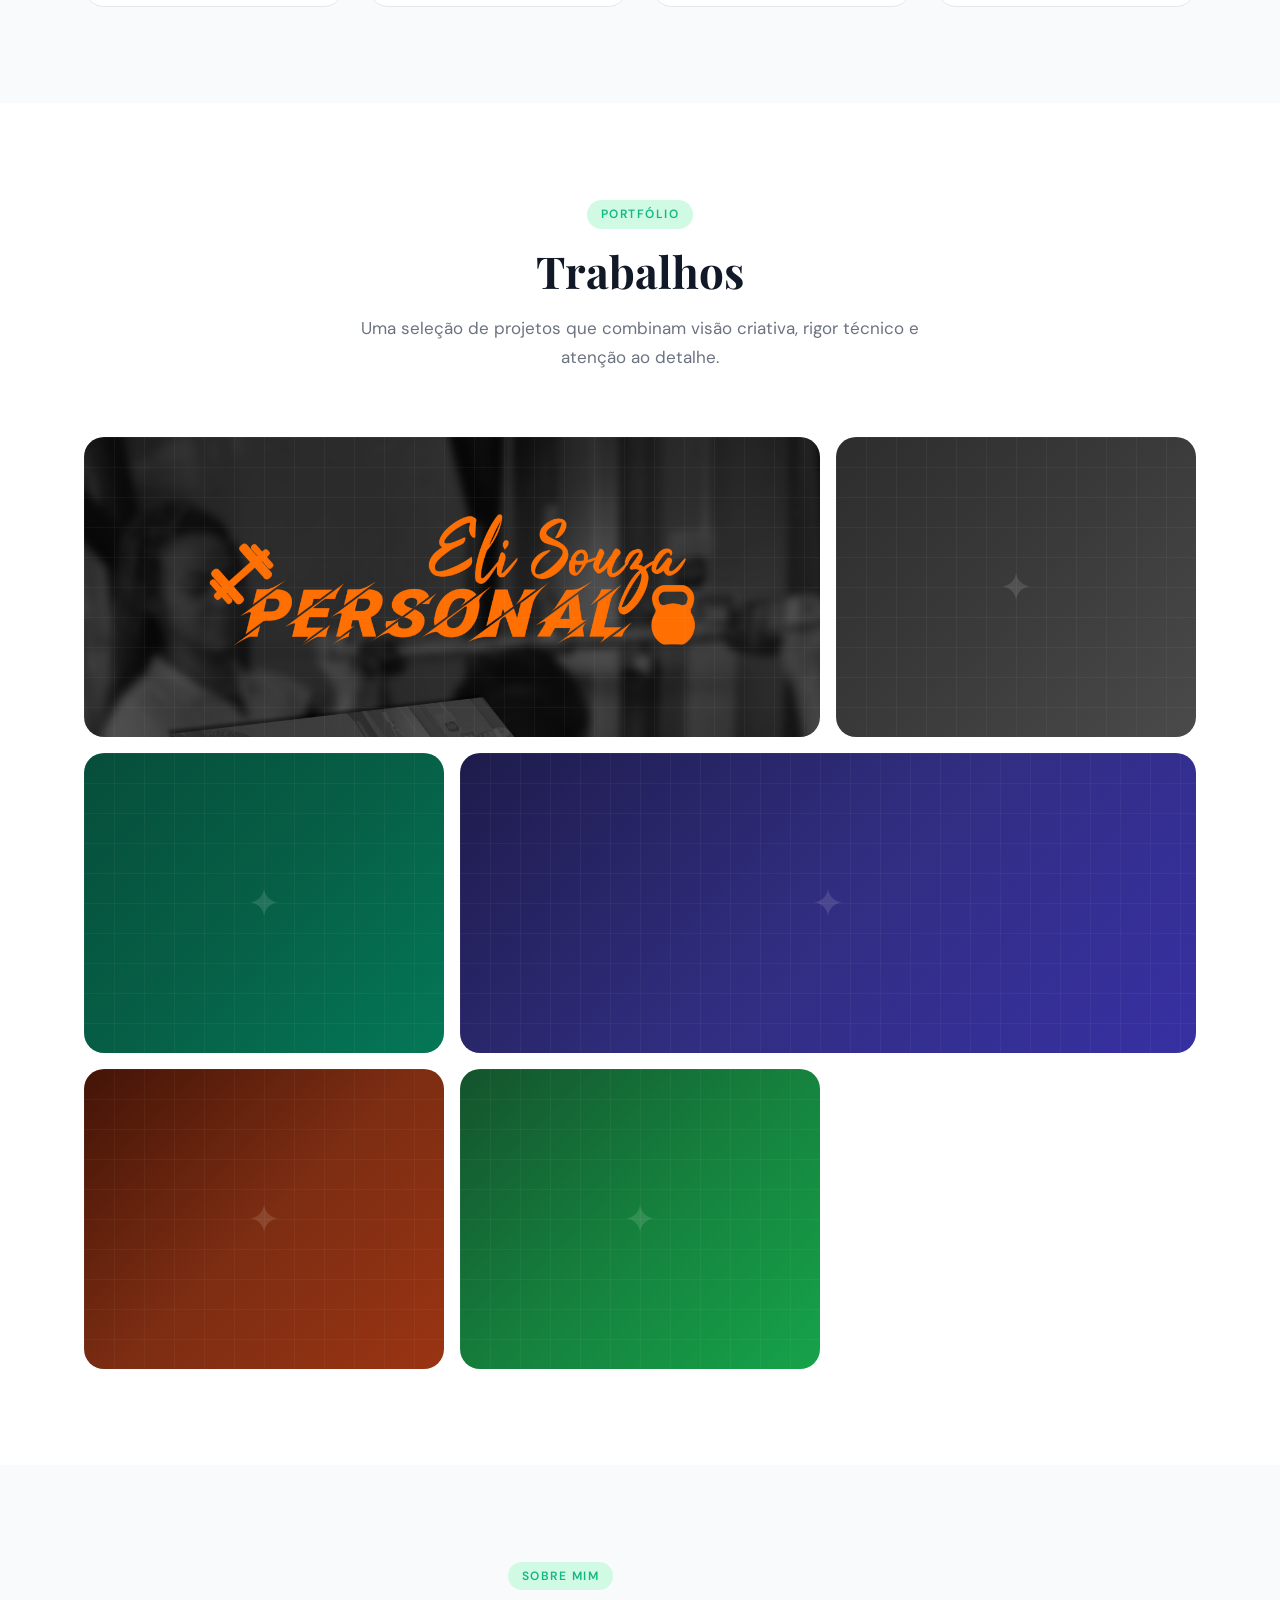
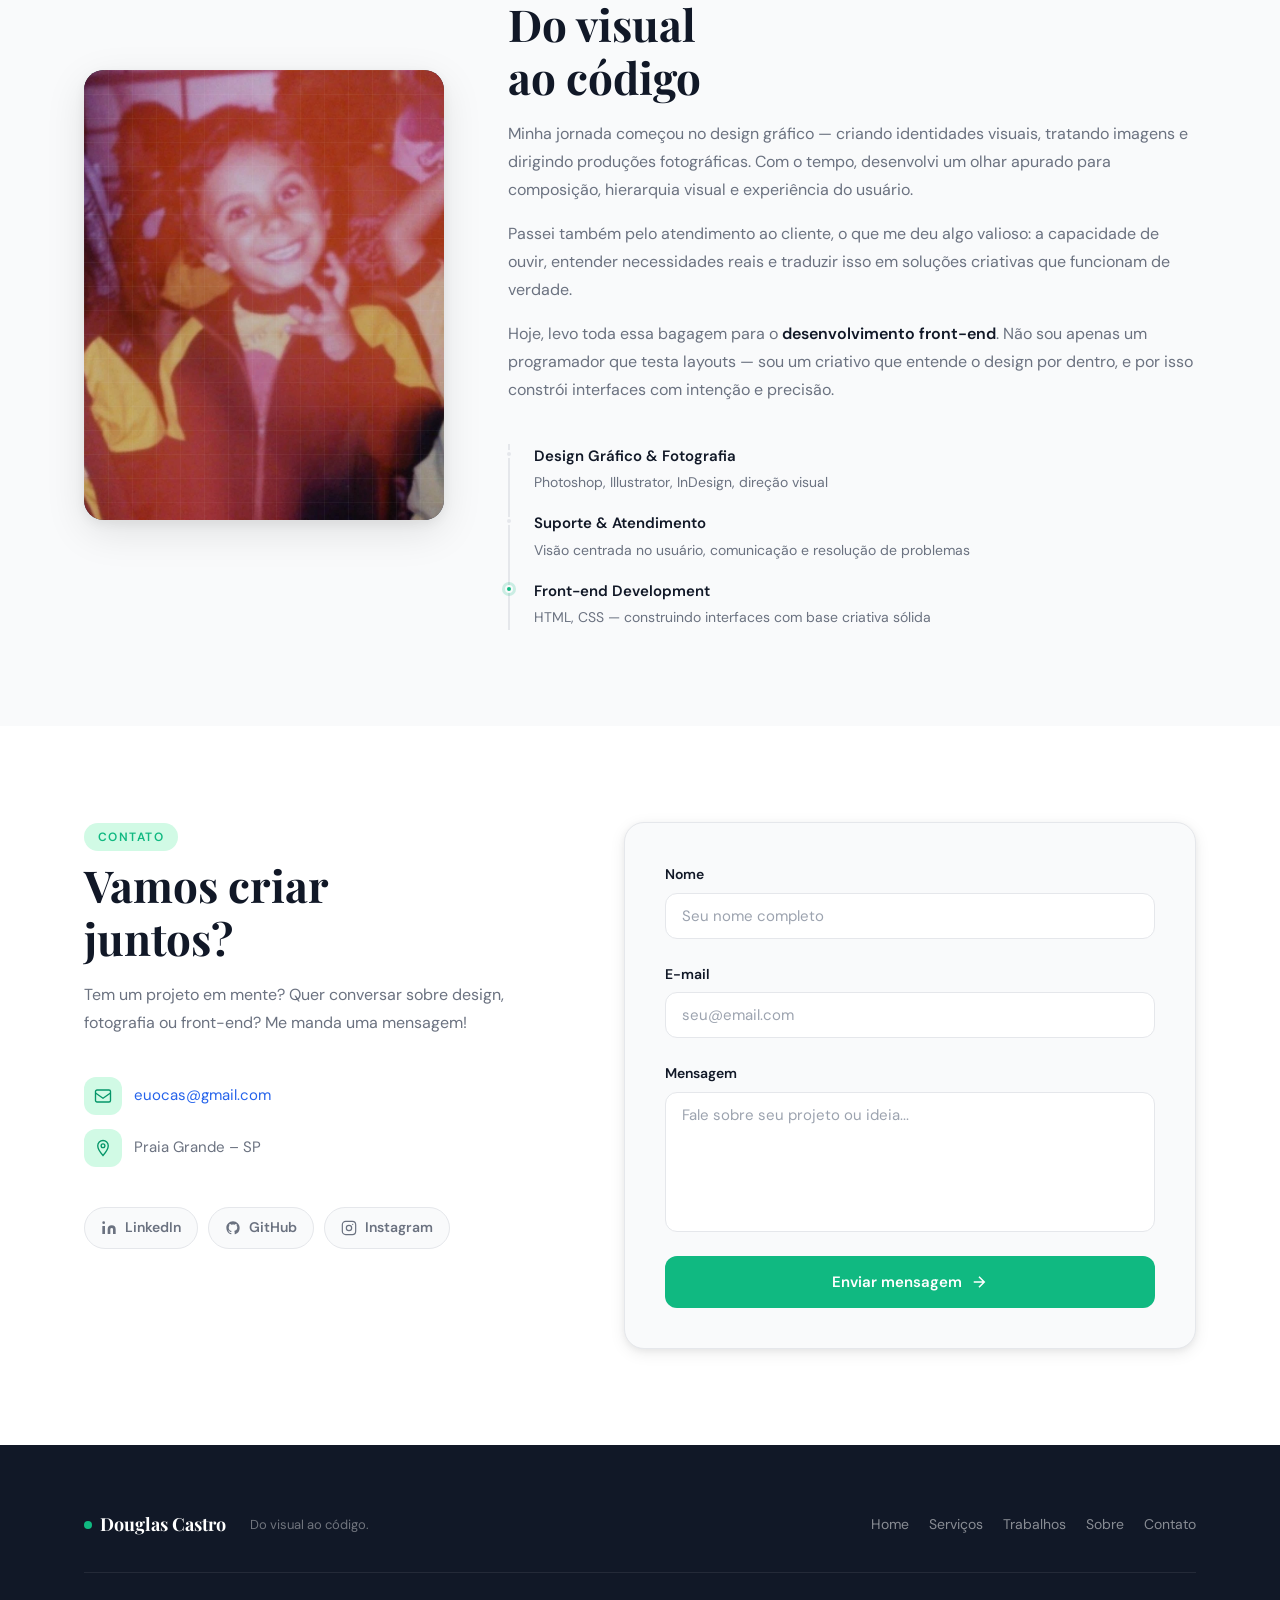
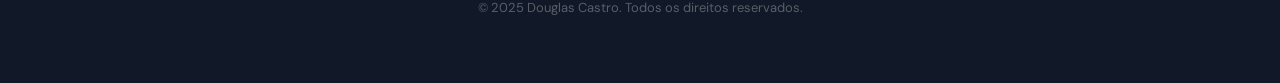
==== commit 9c86df12: "add projeto eli" ====
--- a/index.html
+++ b/index.html
@@ -17,7 +17,7 @@
     <!-- ===========================
        HEADER — navegação fixa
   ============================ -->
-    <header class="header" id="home">
+    <header class="header">
       <div class="container header__inner">
         <!-- Logo / Nome -->
         <a href="#home" class="header__logo">
@@ -48,7 +48,7 @@
     <!-- ===========================
        HERO — seção principal
   ============================ -->
-    <section class="hero" aria-label="Apresentação">
+    <section class="hero" id="home" aria-label="Apresentação">
       <div class="container hero__inner">
         <!-- Badge flutuante -->
         <span class="hero__badge">✦ Disponível para projetos</span>
@@ -312,7 +312,9 @@
             class="portfolio-item"
             aria-label="Ver projeto: Identidade Visual Brand X"
           >
-            <div class="portfolio-item__img portfolio-item__img--1">
+            <div class="portfolio-item__img">
+              <img src="img/eli/005.jpg" alt="Identidade Visual Brand X" />
+
               <div class="portfolio-item__overlay">
                 <span class="portfolio-item__cat">Design</span>
                 <h3 class="portfolio-item__name">Identidade Visual Brand X</h3>
@@ -567,7 +569,12 @@
 
           <!-- Redes sociais -->
           <div class="contact__socials">
-            <a href="#" class="social-link" aria-label="LinkedIn">
+            <a
+              href="https://www.linkedin.com/in/euocas/"
+              target="_blank"
+              class="social-link"
+              aria-label="LinkedIn"
+            >
               <svg
                 viewBox="0 0 24 24"
                 fill="currentColor"
@@ -581,7 +588,12 @@
               </svg>
               LinkedIn
             </a>
-            <a href="#" class="social-link" aria-label="GitHub">
+            <a
+              href="https://github.com/euocas"
+              target="_blank"
+              class="social-link"
+              aria-label="GitHub"
+            >
               <svg
                 viewBox="0 0 24 24"
                 fill="currentColor"
@@ -594,7 +606,12 @@
               </svg>
               GitHub
             </a>
-            <a href="#" class="social-link" aria-label="Instagram">
+            <a
+              href="https://www.instagram.com/archivescastro/"
+              target="_blank"
+              class="social-link"
+              aria-label="Instagram"
+            >
               <svg
                 viewBox="0 0 24 24"
                 fill="none"
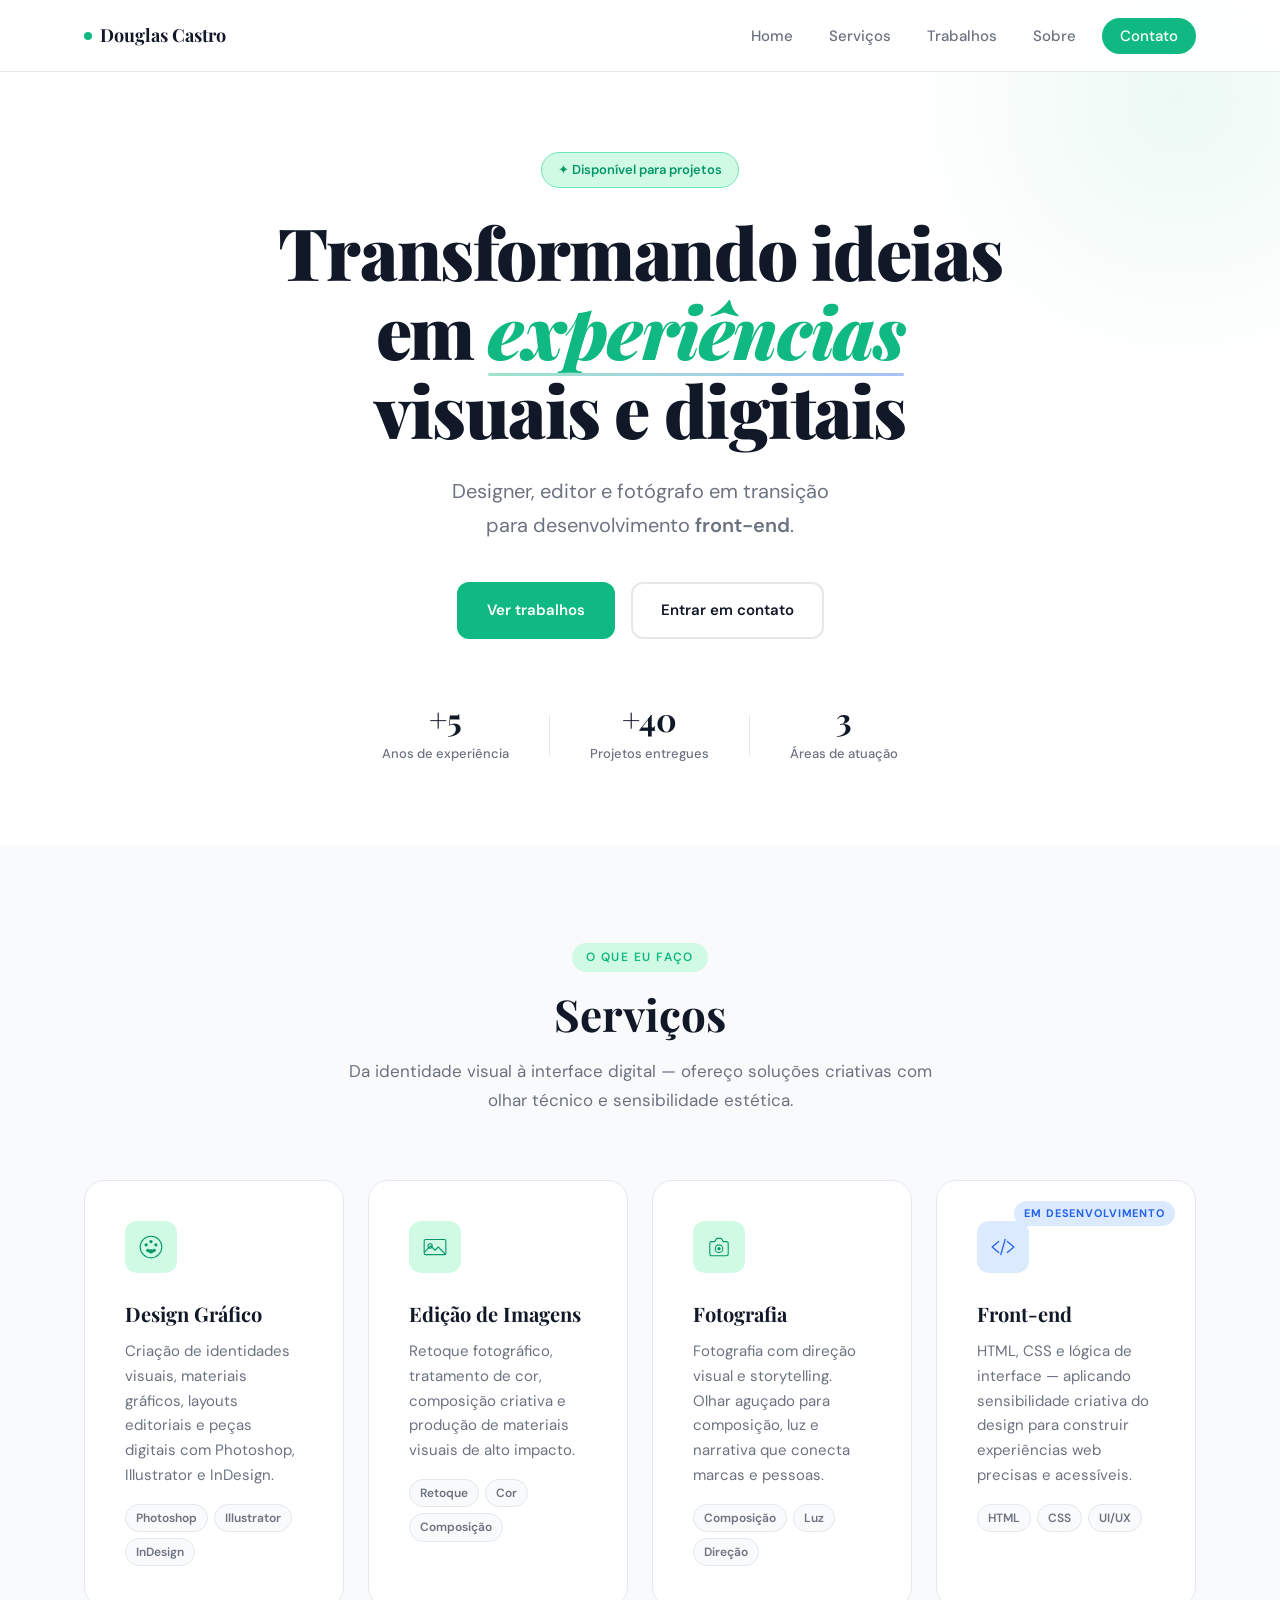
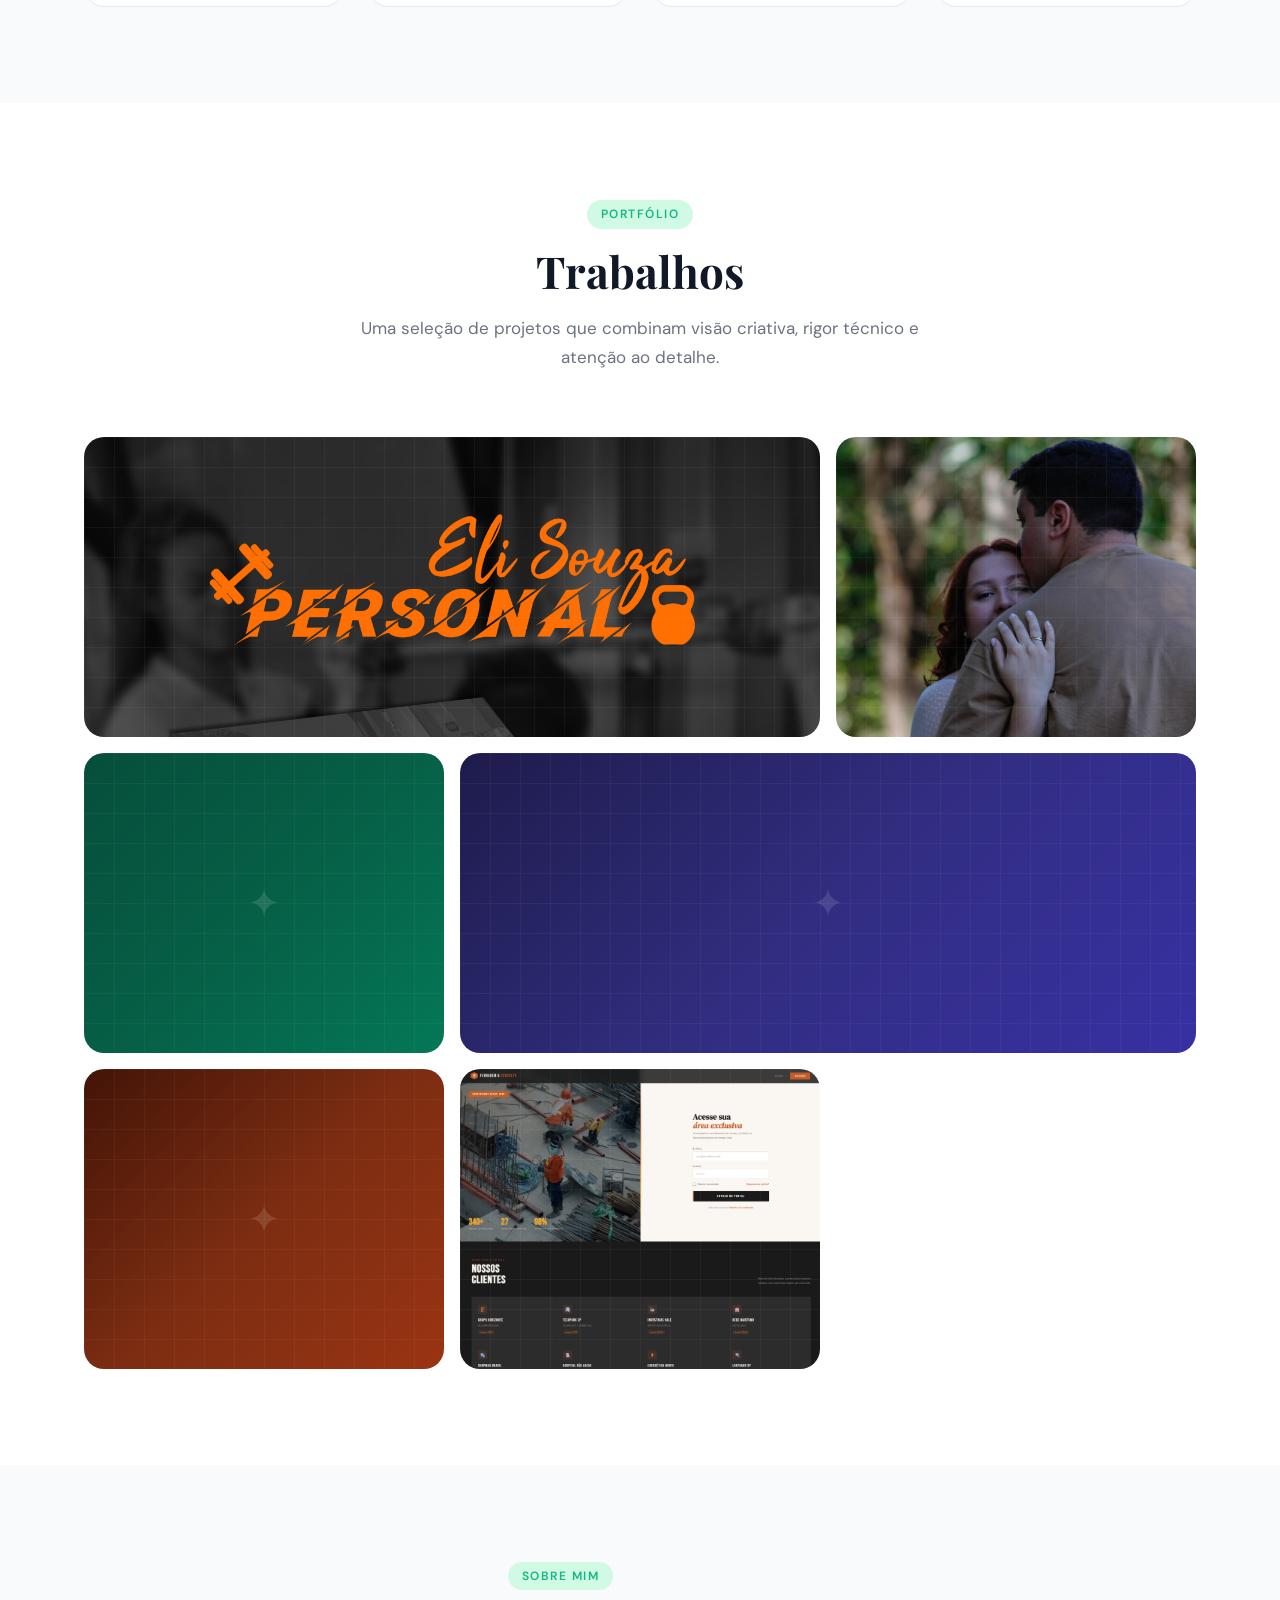
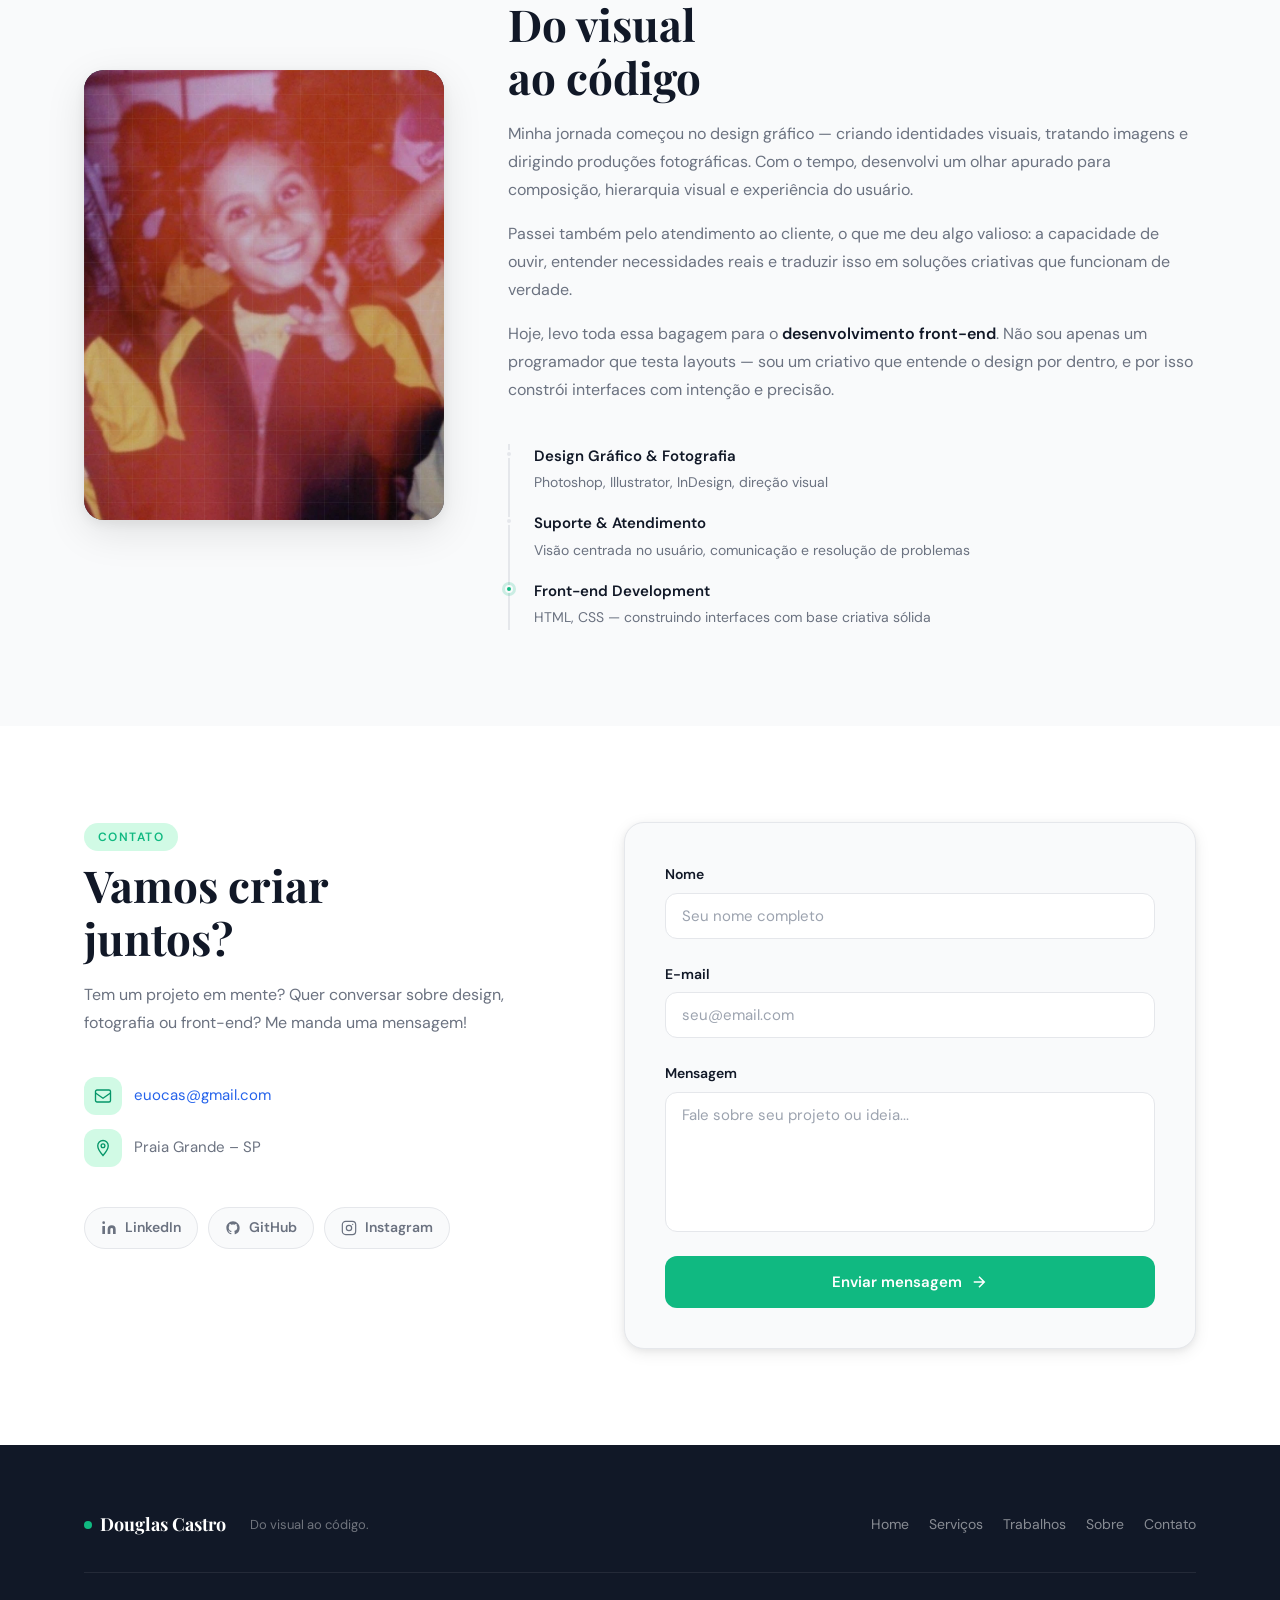
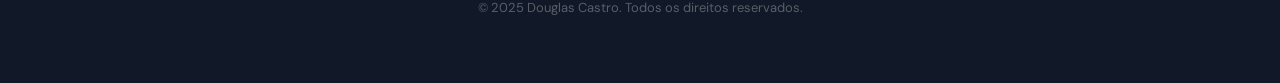
==== commit 1f6775fc: "att page ensaio" ====
--- a/index.html
+++ b/index.html
@@ -332,12 +332,13 @@
             aria-label="Ver projeto: Ensaio Urbano"
           >
             <div class="portfolio-item__img portfolio-item__img--2">
+              <img src="img/ensaio1/_MG_5820.jpg" alt="" />
               <div class="portfolio-item__overlay">
                 <span class="portfolio-item__cat">Foto</span>
-                <h3 class="portfolio-item__name">Ensaio Urbano</h3>
+                <h3 class="portfolio-item__name">Ensaio Casal</h3>
                 <p class="portfolio-item__desc">
-                  Série fotográfica explorando arquitetura e luz natural da
-                  cidade.
+                  Ensaio fotográfico de casal na natureza, destacando conexão e
+                  intimidade com luz natural e estética orgânica.
                 </p>
               </div>
             </div>
@@ -403,9 +404,10 @@
             aria-label="Ver projeto: Landing Page Conceito"
           >
             <div class="portfolio-item__img portfolio-item__img--6">
+              <img src="img/ladingpage/landingpage.jpg" alt="" />
               <div class="portfolio-item__overlay">
                 <span class="portfolio-item__cat">Front-end</span>
-                <h3 class="portfolio-item__name">Landing Page Conceito</h3>
+                <h3 class="portfolio-item__name">Tela de Login</h3>
                 <p class="portfolio-item__desc">
                   Primeiro projeto front-end — HTML, CSS e layout responsivo.
                 </p>
